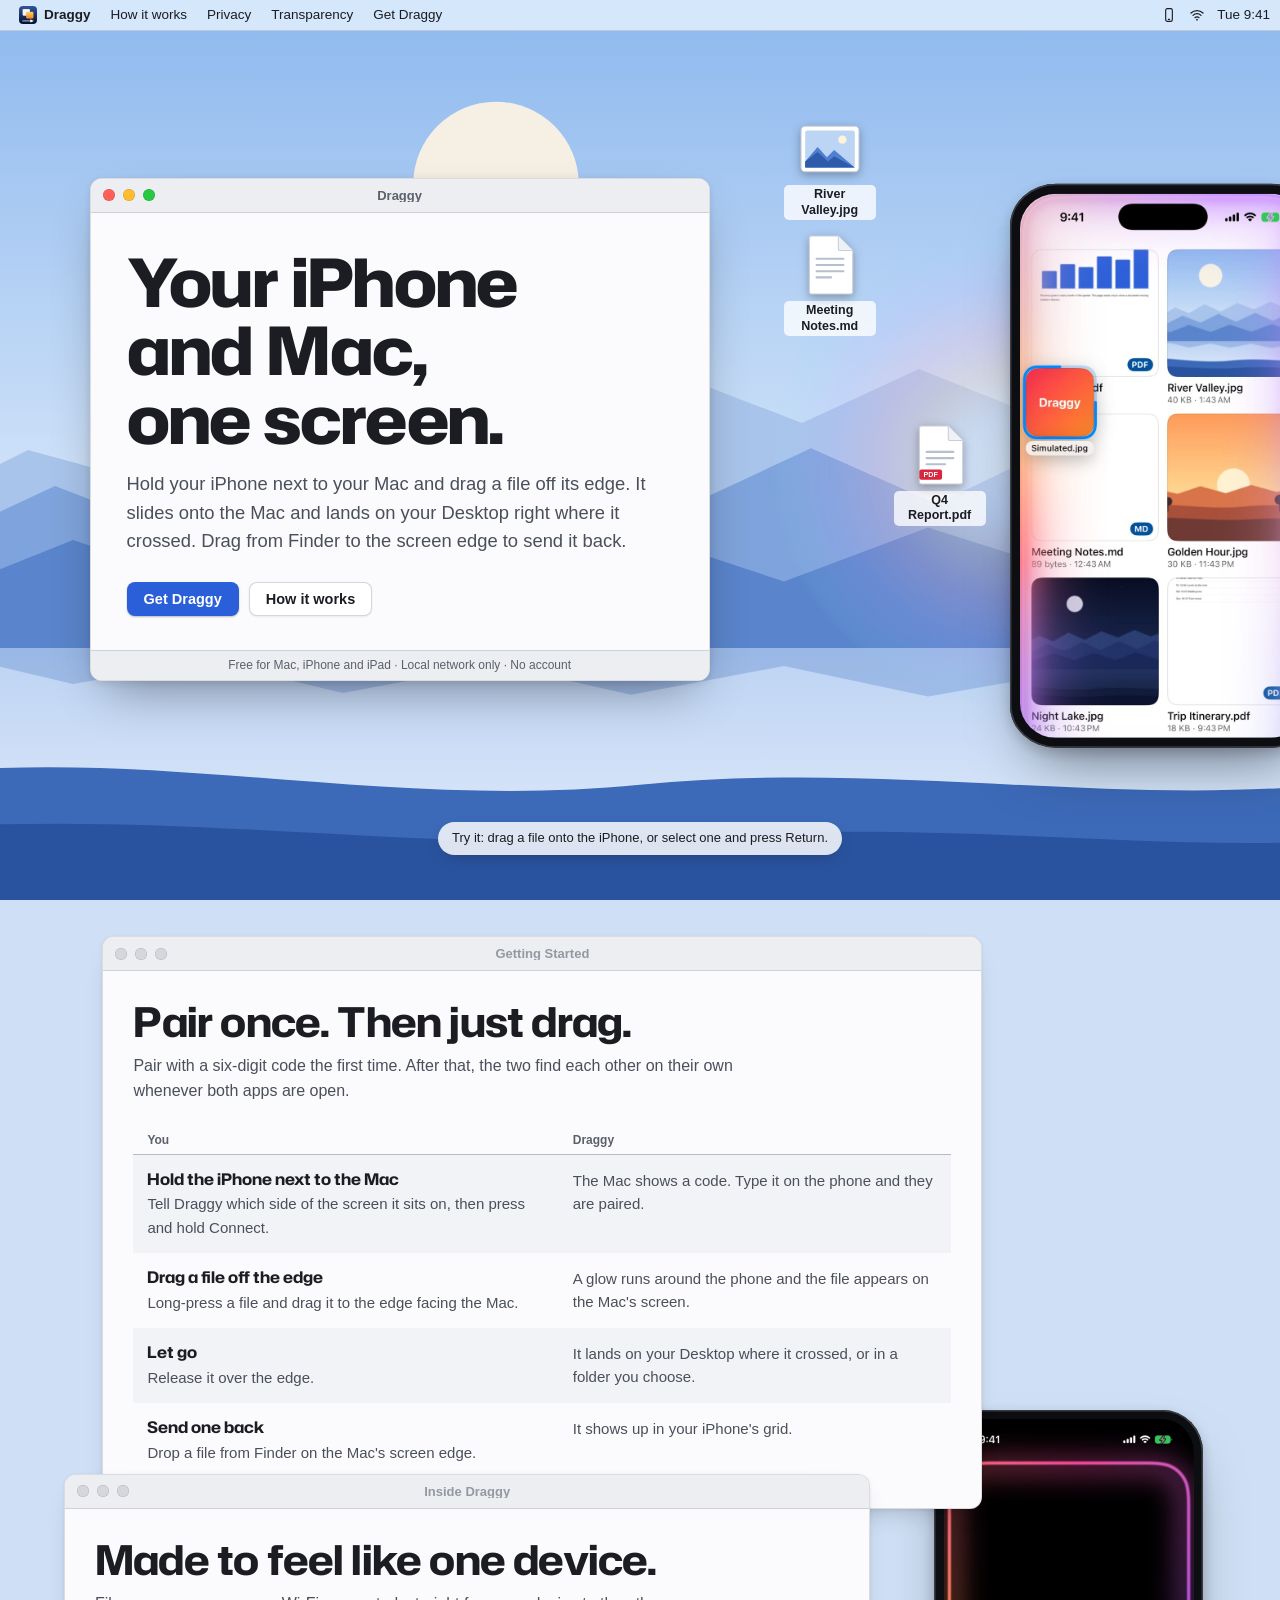
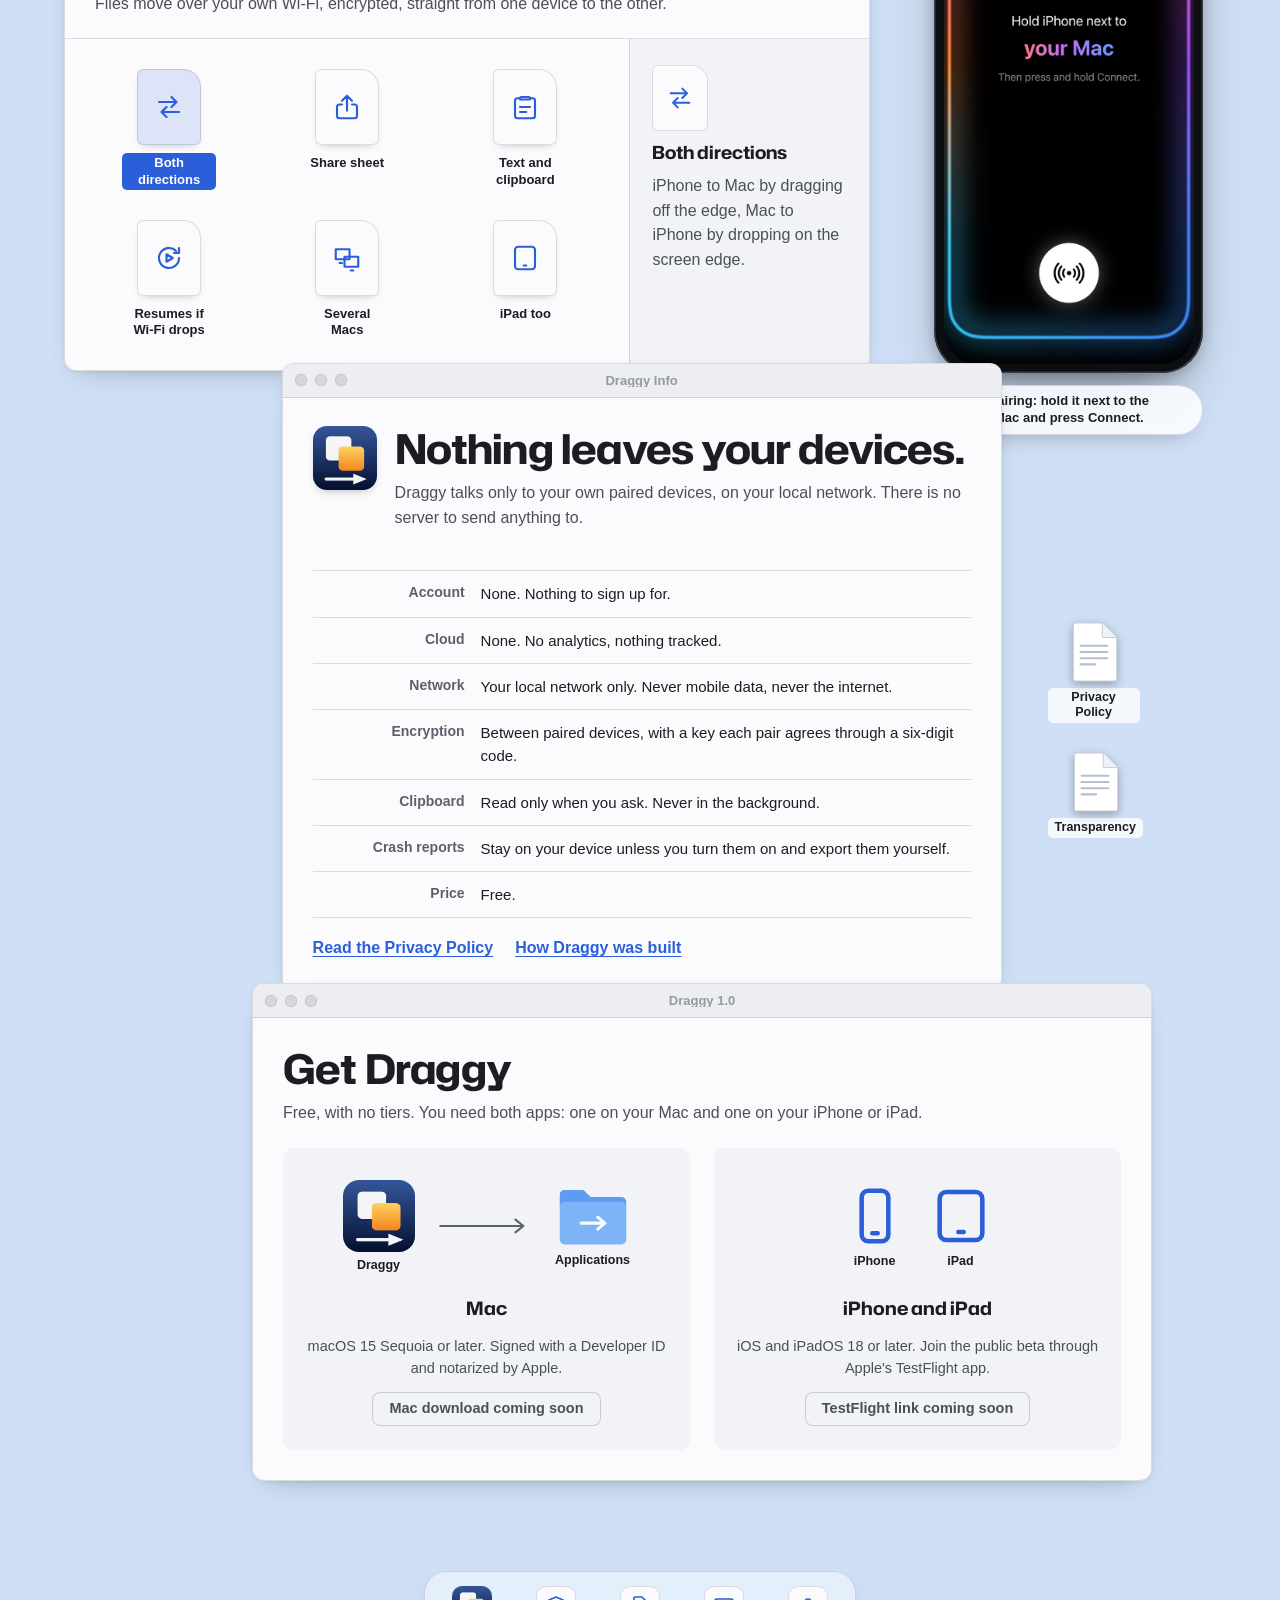
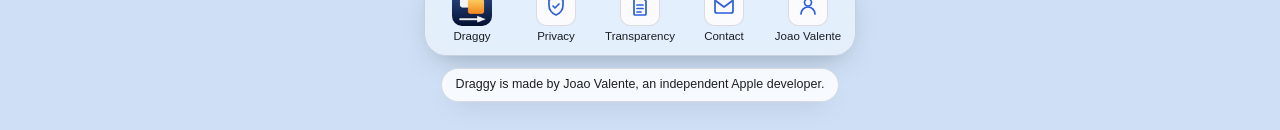
==== index.html @ fdbd55ca "Publish Draggy site from bdbf0c8" ====
<!doctype html>
<html lang="en" class="no-js">
<head>
  <meta charset="utf-8">
  <meta name="viewport" content="width=device-width, initial-scale=1, viewport-fit=cover">
  <title>Draggy – iPhone to Mac, by dragging</title>
  <meta name="description" content="Drag a file off the edge of your iPhone or iPad and it lands on your Mac's Desktop, and back. Free, local network only, no account.">
  <meta name="theme-color" content="#d9e8fa" media="(prefers-color-scheme: light)">
  <meta name="theme-color" content="#0b1330" media="(prefers-color-scheme: dark)">
  <link rel="icon" href="assets/favicon.png">
  <link rel="preload" href="fonts/HubotSans-Variable.woff2" as="font" type="font/woff2" crossorigin>
  <link rel="stylesheet" href="style.css">
  <script>document.documentElement.classList.replace("no-js", "js")</script>
</head>
<body class="home">
  <svg width="0" height="0" class="sprite" aria-hidden="true" focusable="false">
    <defs>
      <symbol id="i-doc" viewBox="0 0 48 60"><path d="M6 2h26l14 14v40a2 2 0 0 1-2 2H6a2 2 0 0 1-2-2V4a2 2 0 0 1 2-2Z" fill="#fff" stroke="#c9ced8"/><path d="M32 2v12a2 2 0 0 0 2 2h12" fill="#eef1f6" stroke="#c9ced8"/><path d="M11 27h26M11 33h26M11 39h18" stroke="#b7bfcd" stroke-width="2" stroke-linecap="round"/><rect x="4" y="44" width="22" height="10" rx="2" fill="#d7263d"/><text x="15" y="51.6" text-anchor="middle" font-family="-apple-system,Helvetica,Arial" font-size="7" font-weight="700" fill="#fff">PDF</text></symbol>
      <symbol id="i-photo" viewBox="0 0 60 48"><rect x="2" y="2" width="56" height="44" rx="4" fill="#fff" stroke="#c9ced8"/><rect x="6" y="6" width="48" height="36" rx="2" fill="#bcd5f5"/><circle cx="42" cy="15" r="4" fill="#fff4d8"/><path d="M6 36 18 22l9 10 7-7 20 17H6Z" fill="#4f7fd0"/><path d="M6 42v-6l12-9 10 9 6-5 20 11Z" fill="#2f5bab"/></symbol>
      <symbol id="i-text" viewBox="0 0 48 60"><path d="M6 2h26l14 14v40a2 2 0 0 1-2 2H6a2 2 0 0 1-2-2V4a2 2 0 0 1 2-2Z" fill="#fff" stroke="#c9ced8"/><path d="M32 2v12a2 2 0 0 0 2 2h12" fill="#eef1f6" stroke="#c9ced8"/><path d="M11 24h26M11 30h26M11 36h26M11 42h14" stroke="#b7bfcd" stroke-width="2" stroke-linecap="round"/></symbol>
      <symbol id="i-folder" viewBox="0 0 64 52"><path d="M4 8a4 4 0 0 1 4-4h16l6 6h26a4 4 0 0 1 4 4v4H4Z" fill="#5d9cf0"/><rect x="4" y="14" width="56" height="36" rx="4" fill="#7db3f7"/><path d="M22 32h20m0 0-6-5m6 5-6 5" stroke="#fff" stroke-width="2.6" stroke-linecap="round" stroke-linejoin="round" opacity=".95"/></symbol>
      <symbol id="g-arrows" viewBox="0 0 24 24"><path d="M4 8h14m0 0-4-4m4 4-4 4M20 16H6m0 0 4-4m-4 4 4 4" fill="none" stroke="currentColor" stroke-width="1.7" stroke-linecap="round" stroke-linejoin="round"/></symbol>
      <symbol id="g-share" viewBox="0 0 24 24"><path d="M12 15V3m0 0L8 7m4-4 4 4M8 10H6a2 2 0 0 0-2 2v7a2 2 0 0 0 2 2h12a2 2 0 0 0 2-2v-7a2 2 0 0 0-2-2h-2" fill="none" stroke="currentColor" stroke-width="1.7" stroke-linecap="round" stroke-linejoin="round"/></symbol>
      <symbol id="g-clip" viewBox="0 0 24 24"><path d="M9 4h6m-6 0a1 1 0 0 0-1 1v1h8V5a1 1 0 0 0-1-1M8 5H6a2 2 0 0 0-2 2v12a2 2 0 0 0 2 2h12a2 2 0 0 0 2-2V7a2 2 0 0 0-2-2h-2M8 12h8M8 16h5" fill="none" stroke="currentColor" stroke-width="1.7" stroke-linecap="round" stroke-linejoin="round"/></symbol>
      <symbol id="g-resume" viewBox="0 0 24 24"><path d="M20 12a8 8 0 1 1-2.34-5.66M20 4v4h-4M10 9v6l5-3Z" fill="none" stroke="currentColor" stroke-width="1.7" stroke-linecap="round" stroke-linejoin="round"/></symbol>
      <symbol id="g-macs" viewBox="0 0 24 24"><path d="M3 5h11v8H3zM10 11h11v8H10zM6 16h2M15 22h2" fill="none" stroke="currentColor" stroke-width="1.7" stroke-linecap="round" stroke-linejoin="round"/></symbol>
      <symbol id="g-ipad" viewBox="0 0 24 24"><rect x="4" y="3" width="16" height="18" rx="2.5" fill="none" stroke="currentColor" stroke-width="1.7"/><path d="M11 18h2" stroke="currentColor" stroke-width="1.7" stroke-linecap="round"/></symbol>
      <symbol id="g-phone" viewBox="0 0 24 24"><rect x="7" y="2.5" width="10" height="19" rx="2.5" fill="none" stroke="currentColor" stroke-width="1.7"/><path d="M11 18.5h2" stroke="currentColor" stroke-width="1.7" stroke-linecap="round"/></symbol>
      <symbol id="g-wifi" viewBox="0 0 24 24"><path d="M3 9a13 13 0 0 1 18 0M6 12.5a8.5 8.5 0 0 1 12 0M9 16a4 4 0 0 1 6 0" fill="none" stroke="currentColor" stroke-width="1.9" stroke-linecap="round"/><circle cx="12" cy="19" r="1.3" fill="currentColor"/></symbol>
      <symbol id="g-shield" viewBox="0 0 24 24"><path d="M12 3 5 6v5c0 4.5 3 8.3 7 10 4-1.7 7-5.5 7-10V6Z" fill="none" stroke="currentColor" stroke-width="1.7" stroke-linejoin="round"/><path d="m9 12 2 2 4-4" fill="none" stroke="currentColor" stroke-width="1.7" stroke-linecap="round" stroke-linejoin="round"/></symbol>
      <symbol id="g-page" viewBox="0 0 24 24"><path d="M7 3h7l4 4v13a1 1 0 0 1-1 1H7a1 1 0 0 1-1-1V4a1 1 0 0 1 1-1Z" fill="none" stroke="currentColor" stroke-width="1.7" stroke-linejoin="round"/><path d="M9 11h6M9 14.5h6M9 18h4" fill="none" stroke="currentColor" stroke-width="1.7" stroke-linecap="round"/></symbol>
      <symbol id="g-mail" viewBox="0 0 24 24"><rect x="3" y="5" width="18" height="14" rx="2" fill="none" stroke="currentColor" stroke-width="1.7"/><path d="m4 7 8 6 8-6" fill="none" stroke="currentColor" stroke-width="1.7" stroke-linecap="round" stroke-linejoin="round"/></symbol>
      <symbol id="g-person" viewBox="0 0 24 24"><circle cx="12" cy="8.5" r="3.5" fill="none" stroke="currentColor" stroke-width="1.7"/><path d="M5 20a7 7 0 0 1 14 0" fill="none" stroke="currentColor" stroke-width="1.7" stroke-linecap="round"/></symbol>
    </defs>
  </svg>

  <a class="skip" href="#main">Skip to content</a>

  <header class="menubar">
    <nav class="menubar-inner" aria-label="Site">
      <a class="menu-app" href="./"><img src="assets/icon.png" alt="" width="18" height="18">Draggy</a>
      <a class="menu-item hide-sm" href="#how">How it works</a>
      <a class="menu-item hide-sm" href="#privacy">Privacy</a>
      <a class="menu-item hide-sm" href="transparency.html">Transparency</a>
      <a class="menu-item" href="#get">Get Draggy</a>
      <span class="menu-status" aria-hidden="true">
        <svg class="status-glyph"><use href="#g-phone"/></svg>
        <svg class="status-glyph"><use href="#g-wifi"/></svg>
        <span class="clock">Tue 9:41</span>
      </span>
    </nav>
  </header>

  <main id="main">
    <section class="desk" aria-labelledby="hero-title">
      <div class="window hero-window">
        <div class="titlebar" aria-hidden="true">
          <span class="lights"><i></i><i></i><i></i></span>
          <span class="title">Draggy</span>
        </div>
        <div class="window-body hero-body">
          <h1 id="hero-title">Your iPhone and Mac, one&nbsp;screen.</h1>
          <p class="lede">Hold your iPhone next to your Mac and drag a file off its edge. It slides onto the Mac and lands on your Desktop right where it crossed. Drag from Finder to the screen edge to send it back.</p>
          <div class="actions">
            <a class="push default" href="#get">Get Draggy</a>
            <a class="push" href="#how">How it works</a>
          </div>
        </div>
        <div class="statusbar">Free for Mac, iPhone and iPad · Local network only · No account</div>
      </div>

      <div class="desk-icons" id="desk-icons" role="group" aria-label="Desktop files you can drag onto the iPhone">
        <button class="desk-icon in-column first" type="button" data-name="River Valley.jpg">
          <svg class="icon-art wide" viewBox="0 0 60 48" aria-hidden="true"><use href="#i-photo"/></svg>
          <span class="label">River Valley.jpg</span>
        </button>
        <button class="desk-icon in-column second" type="button" data-name="Meeting Notes.md">
          <svg class="icon-art" viewBox="0 0 48 60" aria-hidden="true"><use href="#i-text"/></svg>
          <span class="label">Meeting Notes.md</span>
        </button>
        <button class="desk-icon at-seam arriving" type="button" data-name="Q4 Report.pdf">
          <svg class="icon-art" viewBox="0 0 48 60" aria-hidden="true"><use href="#i-doc"/></svg>
          <span class="label">Q4 Report.pdf</span>
        </button>
      </div>

      <figure class="docked-phone" id="phone">
        <div class="phone-frame">
          <img src="assets/receiving.jpg" width="700" height="1329" alt="Draggy on iPhone: a grid of files with a rainbow glow around the screen as an incoming file slides in.">
          <span class="phone-glow" aria-hidden="true"></span>
        </div>
      </figure>
      <span class="bloom rest" id="bloom" aria-hidden="true"></span>

      <p class="desk-hint" aria-live="polite"><span id="hint-text">Try it: drag a file onto the iPhone, or select one and press Return.</span></p>
    </section>

    <section class="sheet" id="how" aria-labelledby="how-title">
      <div class="window list-window">
        <div class="titlebar" aria-hidden="true">
          <span class="lights"><i></i><i></i><i></i></span>
          <span class="title">Getting Started</span>
        </div>
        <div class="window-body">
          <h2 id="how-title">Pair once. Then just drag.</h2>
          <p class="sub">Pair with a six-digit code the first time. After that, the two find each other on their own whenever both apps are open.</p>
          <table class="listview">
            <thead><tr><th scope="col">You</th><th scope="col">Draggy</th></tr></thead>
            <tbody>
              <tr><th scope="row"><span class="step">Hold the iPhone next to the Mac</span>Tell Draggy which side of the screen it sits on, then press and hold Connect.</th><td>The Mac shows a code. Type it on the phone and they are paired.</td></tr>
              <tr><th scope="row"><span class="step">Drag a file off the edge</span>Long-press a file and drag it to the edge facing the Mac.</th><td>A glow runs around the phone and the file appears on the Mac's screen.</td></tr>
              <tr><th scope="row"><span class="step">Let go</span>Release it over the edge.</th><td>It lands on your Desktop where it crossed, or in a folder you choose.</td></tr>
              <tr><th scope="row"><span class="step">Send one back</span>Drop a file from Finder on the Mac's screen edge.</th><td>It shows up in your iPhone's grid.</td></tr>
            </tbody>
          </table>
        </div>
      </div>
    </section>

    <section class="sheet split" aria-labelledby="features-title">
      <div class="window icon-window">
        <div class="titlebar" aria-hidden="true">
          <span class="lights"><i></i><i></i><i></i></span>
          <span class="title">Inside Draggy</span>
        </div>
        <div class="window-body">
          <h2 id="features-title">Made to feel like one device.</h2>
          <p class="sub">Files move over your own Wi-Fi, encrypted, straight from one device to the other.</p>
          <div class="finder-split">
            <ul class="iconview" aria-label="Features">
              <li><button class="file" type="button" aria-pressed="true"><span class="file-tile" aria-hidden="true"><svg viewBox="0 0 24 24"><use href="#g-arrows"/></svg></span><span class="file-name">Both directions</span><span class="file-desc">iPhone to Mac by dragging off the edge, Mac to iPhone by dropping on the screen edge.</span></button></li>
              <li><button class="file" type="button" aria-pressed="false"><span class="file-tile" aria-hidden="true"><svg viewBox="0 0 24 24"><use href="#g-share"/></svg></span><span class="file-name">Share sheet</span><span class="file-desc">Share photos, files, links or text from any app straight into Draggy.</span></button></li>
              <li><button class="file" type="button" aria-pressed="false"><span class="file-tile" aria-hidden="true"><svg viewBox="0 0 24 24"><use href="#g-clip"/></svg></span><span class="file-name">Text and clipboard</span><span class="file-desc">Drop text on the edge, or send your iPhone's clipboard to the Mac's.</span></button></li>
              <li><button class="file" type="button" aria-pressed="false"><span class="file-tile" aria-hidden="true"><svg viewBox="0 0 24 24"><use href="#g-resume"/></svg></span><span class="file-name">Resumes if Wi-Fi drops</span><span class="file-desc">An interrupted transfer picks up where it stopped once the link is back.</span></button></li>
              <li><button class="file" type="button" aria-pressed="false"><span class="file-tile" aria-hidden="true"><svg viewBox="0 0 24 24"><use href="#g-macs"/></svg></span><span class="file-name">Several Macs</span><span class="file-desc">Pair with more than one Mac and choose which gets your files.</span></button></li>
              <li><button class="file" type="button" aria-pressed="false"><span class="file-tile" aria-hidden="true"><svg viewBox="0 0 24 24"><use href="#g-ipad"/></svg></span><span class="file-name">iPad too</span><span class="file-desc">The same app on iPad, with a grid that uses the whole screen.</span></button></li>
            </ul>
            <aside class="quicklook" aria-live="polite">
              <span class="ql-tile" aria-hidden="true"><svg viewBox="0 0 24 24"><use href="#g-arrows"/></svg></span>
              <strong class="ql-title">Both directions</strong>
              <p class="ql-desc">iPhone to Mac by dragging off the edge, Mac to iPhone by dropping on the screen edge.</p>
            </aside>
          </div>
        </div>
      </div>
      <figure class="phone-still">
        <div class="phone-frame">
          <img src="assets/pairing.jpg" width="700" height="1520" alt="Draggy's pairing screen on iPhone: a glowing rainbow border around the text 'Hold iPhone next to your Mac' and a round Connect button.">
        </div>
        <figcaption class="plate">Pairing: hold it next to the Mac and press&nbsp;Connect.</figcaption>
      </figure>
    </section>

    <section class="sheet" id="privacy" aria-labelledby="privacy-title">
      <div class="window info-window">
        <div class="titlebar" aria-hidden="true">
          <span class="lights"><i></i><i></i><i></i></span>
          <span class="title">Draggy Info</span>
        </div>
        <div class="window-body">
          <div class="info-head">
            <img src="assets/icon.png" alt="" width="64" height="64">
            <div>
              <h2 id="privacy-title">Nothing leaves your devices.</h2>
              <p class="sub">Draggy talks only to your own paired devices, on your local network. There is no server to send anything to.</p>
            </div>
          </div>
          <dl class="info-rows">
            <div><dt>Account</dt><dd>None. Nothing to sign up for.</dd></div>
            <div><dt>Cloud</dt><dd>None. No analytics, nothing tracked.</dd></div>
            <div><dt>Network</dt><dd>Your local network only. Never mobile data, never the internet.</dd></div>
            <div><dt>Encryption</dt><dd>Between paired devices, with a key each pair agrees through a six-digit code.</dd></div>
            <div><dt>Clipboard</dt><dd>Read only when you ask. Never in the background.</dd></div>
            <div><dt>Crash reports</dt><dd>Stay on your device unless you turn them on and export them yourself.</dd></div>
            <div><dt>Price</dt><dd>Free.</dd></div>
          </dl>
          <p class="info-links"><a href="privacy.html">Read the Privacy Policy</a><a href="transparency.html">How Draggy was built</a></p>
        </div>
      </div>
      <div class="desk-docs" aria-label="Documents">
        <a class="desk-icon as-link" href="privacy.html"><svg class="icon-art" viewBox="0 0 48 60" aria-hidden="true"><use href="#i-text"/></svg><span class="label">Privacy Policy</span></a>
        <a class="desk-icon as-link" href="transparency.html"><svg class="icon-art" viewBox="0 0 48 60" aria-hidden="true"><use href="#i-text"/></svg><span class="label">Transparency</span></a>
      </div>
    </section>

    <section class="sheet get" id="get" aria-labelledby="get-title">
      <div class="window volume-window">
        <div class="titlebar" aria-hidden="true">
          <span class="lights"><i></i><i></i><i></i></span>
          <span class="title">Draggy 1.0</span>
        </div>
        <div class="window-body">
          <h2 id="get-title">Get Draggy</h2>
          <p class="sub">Free, with no tiers. You need both apps: one on your Mac and one on your iPhone or iPad.</p>
          <div class="get-row">
            <div class="get-col">
              <div class="dmg-stage" aria-hidden="true">
                <span class="dmg-item"><img src="assets/icon.png" alt="" width="72" height="72"><span>Draggy</span></span>
                <svg class="dmg-arrow" viewBox="0 0 120 24"><path d="M4 12h104m0 0-10-8m10 8-10 8" fill="none" stroke="currentColor" stroke-width="2.5" stroke-linecap="round" stroke-linejoin="round"/></svg>
                <span class="dmg-item"><svg class="folder" viewBox="0 0 64 52"><use href="#i-folder"/></svg><span>Applications</span></span>
              </div>
              <h3>Mac</h3>
              <p class="req">macOS 15 Sequoia or later. Signed with a Developer ID and notarized by Apple.</p>
              <a class="push" id="mac-download" href="#get" aria-disabled="true">Mac download coming soon</a>
            </div>
            <div class="get-col">
              <div class="dmg-stage" aria-hidden="true">
                <span class="dmg-item"><svg class="glyph-tile" viewBox="0 0 24 24"><use href="#g-phone"/></svg><span>iPhone</span></span>
                <span class="dmg-item"><svg class="glyph-tile" viewBox="0 0 24 24"><use href="#g-ipad"/></svg><span>iPad</span></span>
              </div>
              <h3>iPhone and iPad</h3>
              <p class="req">iOS and iPadOS 18 or later. Join the public beta through Apple's TestFlight app.</p>
              <a class="push" id="testflight" href="#get" aria-disabled="true">TestFlight link coming soon</a>
            </div>
          </div>
        </div>
      </div>
    </section>
  </main>

  <footer class="dock-wrap">
    <nav class="dock" aria-label="More">
      <a href="./" class="dock-item"><img src="assets/icon.png" alt="" width="40" height="40"><span>Draggy</span></a>
      <a href="privacy.html" class="dock-item"><svg aria-hidden="true"><use href="#g-shield"/></svg><span>Privacy</span></a>
      <a href="transparency.html" class="dock-item"><svg aria-hidden="true"><use href="#g-page"/></svg><span>Transparency</span></a>
      <a href="mailto:joao.valente@outlook.com" class="dock-item"><svg aria-hidden="true"><use href="#g-mail"/></svg><span>Contact</span></a>
      <a href="https://portfolio.ovalente.online" class="dock-item"><svg aria-hidden="true"><use href="#g-person"/></svg><span>Joao Valente</span></a>
    </nav>
    <p class="made plate">Draggy is made by Joao Valente, an independent Apple developer.</p>
  </footer>

  <script src="desktop.js" defer></script>
</body>
</html>
---- style.css ----
/* Draggy site: the page is a Mac Desktop. Windows float over an authored wallpaper; the menu bar is the nav. */

@font-face {
  font-family: "Hubot Sans";
  src: url("fonts/HubotSans-Variable.woff2") format("woff2");
  font-weight: 200 900;
  font-stretch: 75% 125%;
  font-display: swap;
}

:root {
  --ui: -apple-system, BlinkMacSystemFont, "SF Pro Text", "Helvetica Neue", "Segoe UI", Roboto, sans-serif;
  --display: "Hubot Sans", var(--ui);

  --wallpaper: url("assets/wallpaper-day.svg");
  --desk-fallback: #cfe0f6;
  --menubar: rgba(246, 248, 252, 0.72);
  --menubar-text: #1b1d22;
  --window: #fbfbfd;
  --window-line: rgba(25, 30, 45, 0.14);
  --titlebar: #eceef2;
  --title-text: #5b606b;
  --text: #1b1d22;
  --text-2: #4a4f5a;
  --label-bg: rgba(255, 255, 255, 0.78);
  --label-text: #1b1d22;
  --select: #2b5fd9;
  --select-fill: #2b5fd9;
  --select-soft: rgba(43, 95, 217, 0.14);
  --row: #f1f3f7;
  --push: #ffffff;
  --push-line: rgba(25, 30, 45, 0.18);
  --dock: rgba(246, 248, 252, 0.6);
  --hint: rgba(255, 255, 255, 0.84);
  --inactive-light: #d5d7dc;
  --shadow-window: 0 22px 48px -18px rgba(0, 0, 0, 0.42), 0 2px 8px rgba(0, 0, 0, 0.1);
  --shadow-inactive: 0 12px 28px -16px rgba(0, 0, 0, 0.3), 0 1px 4px rgba(0, 0, 0, 0.08);
  --shadow-phone: 0 30px 60px -24px rgba(0, 0, 0, 0.55), 0 4px 14px rgba(0, 0, 0, 0.18);
  --radius-window: 12px;

  /* The docked iPhone and the seam where it meets the Desktop. */
  --phone-w: clamp(260px, 24vw, 340px);
  --phone-shown: calc(var(--phone-w) * 0.88);
  color-scheme: light dark;
}

@media (prefers-color-scheme: dark) {
  :root:not([data-theme="light"]) {
    --wallpaper: url("assets/wallpaper-night.svg");
    --desk-fallback: #111a36;
    --menubar: rgba(22, 26, 42, 0.62);
    --menubar-text: #eef0f6;
    --window: #1e1f24;
    --window-line: rgba(255, 255, 255, 0.12);
    --titlebar: #2a2b31;
    --title-text: #a4a8b4;
    --text: #f1f2f6;
    --text-2: #b9bdc8;
    --label-bg: rgba(12, 16, 32, 0.62);
    --label-text: #ffffff;
    --select: #7da2ff;
    --select-fill: #2f5fd6;
    --select-soft: rgba(76, 125, 255, 0.2);
    --row: #26272d;
    --push: #3a3b42;
    --push-line: rgba(255, 255, 255, 0.14);
    --dock: rgba(32, 36, 54, 0.55);
    --hint: rgba(30, 33, 46, 0.84);
    --inactive-light: #4a4c55;
    --shadow-window: 0 24px 52px -18px rgba(0, 0, 0, 0.7), 0 2px 8px rgba(0, 0, 0, 0.35);
    --shadow-inactive: 0 14px 30px -16px rgba(0, 0, 0, 0.6), 0 1px 4px rgba(0, 0, 0, 0.3);
  }
}
:root[data-theme="dark"] {
  --wallpaper: url("assets/wallpaper-night.svg");
  --desk-fallback: #111a36;
  --menubar: rgba(22, 26, 42, 0.62);
  --menubar-text: #eef0f6;
  --window: #1e1f24;
  --window-line: rgba(255, 255, 255, 0.12);
  --titlebar: #2a2b31;
  --title-text: #a4a8b4;
  --text: #f1f2f6;
  --text-2: #b9bdc8;
  --label-bg: rgba(12, 16, 32, 0.62);
  --label-text: #ffffff;
  --select: #7da2ff;
  --select-fill: #2f5fd6;
  --select-soft: rgba(76, 125, 255, 0.2);
  --row: #26272d;
  --push: #3a3b42;
  --push-line: rgba(255, 255, 255, 0.14);
  --dock: rgba(32, 36, 54, 0.55);
  --hint: rgba(30, 33, 46, 0.84);
  --inactive-light: #4a4c55;
  --shadow-window: 0 24px 52px -18px rgba(0, 0, 0, 0.7), 0 2px 8px rgba(0, 0, 0, 0.35);
  --shadow-inactive: 0 14px 30px -16px rgba(0, 0, 0, 0.6), 0 1px 4px rgba(0, 0, 0, 0.3);
}

* { box-sizing: border-box; }
html { -webkit-text-size-adjust: 100%; scroll-behavior: smooth; scroll-padding-top: 40px; }
body {
  margin: 0;
  min-height: 100vh;
  color: var(--text);
  background: var(--desk-fallback);
  font: 16px/1.55 var(--ui);
  -webkit-font-smoothing: antialiased;
}
/* The wallpaper stays put behind every window, like a real Desktop. A fixed layer rather than
   background-attachment: fixed, which iOS ignores. */
body::before {
  content: ""; position: fixed; inset: 0; z-index: -1;
  background: var(--desk-fallback) var(--wallpaper) center bottom / cover no-repeat;
}
img, svg { display: block; }
img { max-width: 100%; height: auto; }
a { color: var(--select); text-underline-offset: 3px; text-decoration-thickness: 1px; }
::selection { background: var(--select-fill); color: #fff; }
:focus-visible { outline: 3px solid color-mix(in srgb, var(--select) 70%, transparent); outline-offset: 2px; border-radius: 6px; }
.sprite { position: absolute; }
.skip { position: absolute; left: -999px; top: 6px; z-index: 50; background: var(--window); color: var(--text); padding: 8px 12px; border-radius: 8px; }
.skip:focus { left: 8px; }

/* Menu bar: the site navigation in the macOS menu bar's grammar. */
.menubar {
  position: sticky; top: 0; z-index: 20;
  background: var(--menubar);
  backdrop-filter: saturate(1.6) blur(18px);
  -webkit-backdrop-filter: saturate(1.6) blur(18px);
  border-bottom: 1px solid var(--window-line);
}
.menubar-inner { display: flex; align-items: center; gap: 2px; height: 30px; padding: 0 10px; font: 500 13.5px/1 var(--ui); }
.menubar a { color: var(--menubar-text); text-decoration: none; padding: 6px 9px; border-radius: 5px; white-space: nowrap; }
.menubar a:hover { background: var(--select-fill); color: #fff; }
.menu-app { display: inline-flex; align-items: center; gap: 7px; font-weight: 700; }
.menu-app img { width: 18px; height: 18px; border-radius: 4px; }
.menu-status { margin-left: auto; display: inline-flex; align-items: center; gap: 12px; color: var(--menubar-text); font-variant-numeric: tabular-nums; }
.status-glyph { width: 16px; height: 16px; }

/* Windows. The key window has colored traffic lights; the others go grey, as on a real Mac. */
.window {
  background: var(--window);
  border: 1px solid var(--window-line);
  border-radius: var(--radius-window);
  box-shadow: var(--shadow-window);
  overflow: hidden;
  position: relative;
  transition: box-shadow 0.3s ease-out;
  z-index: 2;
}
.window.inactive { z-index: 1; }
/* Keyboard focus raises its window, so a focused link is never under another window. */
.window:focus-within { z-index: 3; }
.titlebar {
  position: relative; display: flex; align-items: center; justify-content: center;
  height: 34px; padding: 0 76px; background: var(--titlebar); border-bottom: 1px solid var(--window-line);
}
.lights { position: absolute; left: 12px; display: flex; gap: 8px; }
.lights i { width: 12px; height: 12px; border-radius: 50%; background: #ff5f57; box-shadow: inset 0 0 0 0.5px rgba(0, 0, 0, 0.18); transition: background 0.2s; }
.lights i:nth-child(2) { background: #febc2e; }
.lights i:nth-child(3) { background: #28c840; }
.title { font: 600 13px/1 var(--ui); color: var(--title-text); white-space: nowrap; overflow: hidden; text-overflow: ellipsis; }
.window.inactive { box-shadow: var(--shadow-inactive); }
.window.inactive .lights i { background: var(--inactive-light); }
.window.inactive .title { opacity: 0.6; }
.window-body { padding: 28px 30px 30px; }
.statusbar {
  padding: 7px 16px; font: 12px/1.3 var(--ui); color: var(--title-text);
  background: var(--titlebar); border-top: 1px solid var(--window-line); text-align: center;
}

h1, h2, h3 { font-family: var(--display); color: var(--text); text-wrap: balance; margin: 0; word-spacing: 0.05em; }
h1 { font-size: clamp(2.6rem, 5.2vw, 4.4rem); font-weight: 760; letter-spacing: -0.025em; line-height: 1.03; margin-bottom: 18px; }
h2 { font-size: clamp(1.8rem, 3.2vw, 2.6rem); font-weight: 700; letter-spacing: -0.02em; line-height: 1.1; margin-bottom: 10px; }
h3 { font-size: 1.15rem; font-weight: 680; letter-spacing: -0.01em; }
.lede { font-size: 1.15rem; line-height: 1.55; color: var(--text-2); margin: 0 0 26px; max-width: 34em; }
.sub { color: var(--text-2); margin: 0 0 22px; max-width: 42em; }

/* Push buttons, in the macOS dialog grammar: the default one is blue. */
.actions { display: flex; flex-wrap: wrap; gap: 10px; }
.push {
  display: inline-flex; align-items: center; justify-content: center; min-height: 34px;
  padding: 0 16px; border-radius: 8px; font: 600 14.5px/1 var(--ui); text-decoration: none;
  color: var(--text); background: var(--push); border: 1px solid var(--push-line);
  box-shadow: 0 1px 2px rgba(0, 0, 0, 0.08);
  transition: transform 0.15s cubic-bezier(0.2, 0.8, 0.2, 1), filter 0.15s;
}
.push:hover { filter: brightness(0.97); }
.push:active { transform: translateY(1px); }
.push.default { background: var(--select-fill); color: #fff; border-color: transparent; box-shadow: 0 1px 2px rgba(0, 0, 0, 0.25); }
/* Disabled reads as information, not as a faded button: solid neutral fill, full-contrast text. */
.push[aria-disabled="true"] { background: var(--row); color: var(--text-2); border-color: var(--push-line); box-shadow: none; pointer-events: none; }

/* The first viewport: the Desktop itself. */
.desk {
  position: relative; overflow: hidden;
  min-height: calc(100svh - 31px);
  display: grid; align-content: center;
  padding: 7vh clamp(16px, 7vw, 110px) 15vh;
}
.hero-window { width: min(620px, 100%); position: relative; z-index: 3; }
.hero-body { padding: 34px 36px 34px; }

.desk-icons { position: static; }
.desk-icon {
  appearance: none; background: none; border: 0; padding: 6px 6px 4px; margin: 0;
  display: grid; justify-items: center; gap: 5px; width: 104px;
  cursor: grab; touch-action: none; border-radius: 8px; color: inherit; text-decoration: none;
  transition: transform 0.35s cubic-bezier(0.16, 1, 0.3, 1), opacity 0.3s;
}
.desk-icon.as-link { cursor: pointer; touch-action: auto; }
.desk-icon:active { cursor: grabbing; }
.desk-icon.as-link:active { cursor: pointer; }
.desk .desk-icon { position: absolute; z-index: 4; }
.desk-icon.in-column { right: calc(var(--phone-shown) + clamp(110px, 10vw, 170px)); }
.desk-icon.in-column.first { top: 9vh; }
.desk-icon.in-column.second { top: calc(9vh + 116px); }
/* The file that just crossed: right at the seam, in the bloom's resting light. */
.desk-icon.at-seam { right: calc(var(--phone-shown) + 18px); top: calc(50% - 48px); }
.icon-art { width: 50px; height: 62px; filter: drop-shadow(0 3px 5px rgba(0, 0, 0, 0.3)); }
.icon-art.wide { width: 62px; height: 50px; margin: 6px 0; }
.label {
  font: 600 12.5px/1.25 var(--ui); color: var(--label-text); background: var(--label-bg);
  padding: 2px 7px; border-radius: 5px; text-align: center; max-width: 100%;
}
.desk-icon:focus-visible { outline: none; }
.desk-icon:focus-visible .label, .desk-icon.selected .label { background: var(--select-fill); color: #fff; }
.desk-icon:focus-visible .icon-art, .desk-icon.selected .icon-art { filter: drop-shadow(0 3px 5px rgba(0, 0, 0, 0.3)) brightness(0.88); }
.desk-icon.dragging { transition: none; z-index: 10; cursor: grabbing; }
.desk-icon.sent { opacity: 0; transform: var(--sent-to, translateX(160px)) scale(0.3); pointer-events: none; }
.desk-icon.arriving { animation: arrive 1.15s cubic-bezier(0.16, 1, 0.3, 1) 0.5s both; }
@keyframes arrive {
  from { transform: translate(var(--from-x, 120px), var(--from-y, 0)) scale(0.55); opacity: 0; filter: blur(2px); }
  35% { opacity: 1; filter: blur(0); }
  to { transform: none; opacity: 1; }
}

/* The iPhone, docked against the right edge of the screen like it sits beside the Mac. */
.docked-phone {
  position: absolute; z-index: 2; margin: 0;
  right: calc((var(--phone-w) - var(--phone-shown)) * -1);
  top: 50%; transform: translateY(-50%);
  width: var(--phone-w);
}
.phone-frame {
  position: relative; border-radius: 15% / 7.5%; padding: 3.4%;
  background: #0d0e12; box-shadow: var(--shadow-phone), inset 0 0 0 1.5px #3a3c44;
}
.phone-frame img { border-radius: 12.5% / 6.4%; width: 100%; }
.phone-glow {
  position: absolute; inset: 3.4%; border-radius: 12.5% / 6.4%; pointer-events: none; opacity: 0;
  box-shadow: inset 0 0 22px 6px rgba(190, 130, 245, 0.85), inset 0 0 40px 12px rgba(255, 140, 120, 0.45);
  transition: opacity 0.6s ease-out;
}
.docked-phone.receiving .phone-glow { opacity: 1; transition-duration: 0.15s; }
.docked-phone.target .phone-frame { box-shadow: var(--shadow-phone), inset 0 0 0 1.5px #3a3c44, 0 0 0 4px var(--select-fill); }

/* The Mac's light bloom where a file crosses: white core, pastel rainbow fringe. At rest it glows softly at
   the seam, so a still frame still shows where the file came from. */
.bloom {
  position: absolute; z-index: 1; pointer-events: none;
  width: 760px; height: 760px; margin: -380px 0 0 -380px;
  left: var(--bloom-x, calc(100% - var(--phone-shown))); top: var(--bloom-y, 50%);
  border-radius: 50%; opacity: 0;
  background: radial-gradient(circle,
    rgba(255, 255, 255, 0.95) 0%, rgba(255, 255, 255, 0.8) 14%,
    rgba(255, 214, 190, 0.6) 28%, rgba(255, 178, 210, 0.42) 40%,
    rgba(196, 178, 255, 0.28) 54%, rgba(150, 220, 255, 0.14) 68%, rgba(150, 220, 255, 0) 80%);
  filter: blur(6px);
}
.bloom.rest { opacity: 0.5; transform: scale(0.62); transition: opacity 1.2s ease-out, transform 1.2s ease-out; }
.bloom.play { animation: bloom 1.6s cubic-bezier(0.16, 1, 0.3, 1) both; }
@keyframes bloom {
  from { opacity: 0; transform: scale(0.3); }
  22% { opacity: 1; }
  to { opacity: 0.5; transform: scale(0.62); }
}

.desk-hint {
  position: absolute; z-index: 5; left: 50%; bottom: 5vh; transform: translateX(-50%); margin: 0;
  padding: 8px 14px; border-radius: 999px; background: var(--hint);
  backdrop-filter: blur(14px); -webkit-backdrop-filter: blur(14px);
  font: 500 13px/1.3 var(--ui); color: var(--text); box-shadow: 0 6px 18px -8px rgba(0, 0, 0, 0.35);
  white-space: nowrap;
}

/* Text that sits straight on the Desktop gets a frosted backing, like a macOS widget. */
.plate {
  display: inline-block; max-width: 100%;
  background: var(--hint); color: var(--text); text-shadow: none;
  backdrop-filter: saturate(1.5) blur(16px); -webkit-backdrop-filter: saturate(1.5) blur(16px);
  border: 1px solid var(--window-line); border-radius: 16px;
  box-shadow: 0 10px 26px -14px rgba(0, 0, 0, 0.35);
}

/* Further down, more windows on the same Desktop: staggered left and right, overlapping, never a centred
   column of cards. */
.sheet { position: relative; padding: 4vh clamp(16px, 6vw, 96px); display: grid; max-width: 1360px; margin: 0 auto; }
.list-window { width: min(880px, 100%); justify-self: start; }
.sheet.split { grid-template-columns: minmax(0, 1fr) clamp(220px, 21vw, 290px); gap: clamp(28px, 4vw, 60px); align-items: center; margin-top: -6vh; }
.icon-window { width: min(860px, 100%); justify-self: end; z-index: 1; }
#privacy { grid-template-columns: minmax(0, 720px) auto; justify-content: start; gap: 40px; align-items: start; margin-top: -4vh; }
.get .volume-window { width: min(900px, 100%); justify-self: end; margin-top: -2vh; }

.listview { width: 100%; border-collapse: collapse; font-size: 15px; }
.listview thead th { text-align: left; font: 600 12px/1 var(--ui); color: var(--title-text); padding: 8px 14px; border-bottom: 1px solid var(--window-line); }
.listview tbody tr:nth-child(odd) { background: var(--row); }
.listview th[scope="row"], .listview td { padding: 14px; vertical-align: top; text-align: left; font-weight: 400; color: var(--text-2); }
.listview th[scope="row"] { width: 52%; }
.step { display: block; font: 680 16px/1.3 var(--display); color: var(--text); margin-bottom: 3px; }
.listview tbody tr:hover { background: var(--select-soft); }

/* Finder icon view with a Quick Look pane. */
.finder-split { display: grid; grid-template-columns: minmax(0, 1fr) 240px; border-top: 1px solid var(--window-line); margin: 0 -30px -30px; }
.iconview { list-style: none; margin: 0; padding: 22px 18px; display: grid; grid-template-columns: repeat(3, minmax(0, 1fr)); gap: 14px 6px; align-content: start; }
.file {
  appearance: none; background: none; border: 0; padding: 8px 4px; width: 100%; color: inherit; cursor: default;
  display: grid; justify-items: center; gap: 8px; border-radius: 10px; font: inherit;
}
.file-tile {
  width: 64px; height: 76px; border-radius: 6px 18px 6px 6px; display: grid; place-items: center;
  background: var(--window); border: 1px solid var(--window-line); box-shadow: 0 4px 10px -6px rgba(0, 0, 0, 0.35);
  color: var(--select);
}
.file-tile svg { width: 30px; height: 30px; }
.file-name { font: 600 13px/1.25 var(--ui); text-align: center; color: var(--text); padding: 2px 6px; border-radius: 5px; max-width: 13ch; text-wrap: balance; }
.file-desc { display: none; }
.file[aria-pressed="true"] .file-name { background: var(--select-fill); color: #fff; }
.file[aria-pressed="true"] .file-tile { background: var(--select-soft); }
.file:focus-visible { outline: none; }
.file:focus-visible .file-tile { outline: 3px solid color-mix(in srgb, var(--select) 70%, transparent); outline-offset: 2px; }
.quicklook { border-left: 1px solid var(--window-line); background: var(--row); padding: 26px 22px; display: grid; align-content: start; gap: 10px; }
.ql-tile { width: 56px; height: 66px; border-radius: 6px 16px 6px 6px; display: grid; place-items: center; background: var(--window); border: 1px solid var(--window-line); color: var(--select); }
.ql-tile svg { width: 28px; height: 28px; }
.ql-title { font: 680 18px/1.25 var(--display); color: var(--text); }
.ql-desc { margin: 0; color: var(--text-2); }
/* Without JavaScript there is no selection, so every description shows under its icon. */
.no-js .file-desc { display: block; font-size: 13.5px; color: var(--text-2); text-align: center; }
.no-js .quicklook { display: none; }
.no-js .finder-split { grid-template-columns: 1fr; }

.phone-still { margin: 0; display: grid; gap: 12px; justify-items: center; }
.phone-still figcaption { font: 600 13px/1.3 var(--ui); text-align: center; padding: 7px 12px; border-radius: 999px; text-wrap: balance; }

.info-head { display: flex; gap: 18px; align-items: flex-start; margin-bottom: 18px; }
.info-head img { width: 64px; height: 64px; border-radius: 14px; flex: none; box-shadow: 0 4px 10px -4px rgba(0, 0, 0, 0.3); }
.info-rows { margin: 0; border-top: 1px solid var(--window-line); }
.info-rows > div { display: grid; grid-template-columns: 9.5em 1fr; gap: 16px; padding: 11px 0; border-bottom: 1px solid var(--window-line); }
.info-rows dt { font-weight: 600; color: var(--title-text); text-align: right; font-size: 14px; }
.info-rows dd { margin: 0; color: var(--text); font-size: 15px; }
.info-links { display: flex; flex-wrap: wrap; gap: 8px 22px; margin: 18px 0 0; font-weight: 600; }
.desk-docs { display: grid; gap: 18px; justify-items: center; align-content: start; padding-top: 18px; }

.get-row { display: grid; grid-template-columns: repeat(2, minmax(0, 1fr)); gap: 24px; margin-top: 8px; }
.get-col { display: grid; gap: 12px; justify-items: center; text-align: center; background: var(--row); border-radius: 10px; padding: 22px 18px 24px; }
.dmg-stage { display: flex; align-items: center; justify-content: center; gap: 22px; min-height: 112px; color: var(--title-text); }
.dmg-item { display: grid; justify-items: center; gap: 6px; font: 600 12.5px/1.2 var(--ui); color: var(--text); }
.dmg-item img { width: 72px; height: 72px; border-radius: 16px; }
.dmg-arrow { width: 96px; height: 24px; }
.folder { width: 76px; height: 62px; }
.glyph-tile { width: 64px; height: 64px; color: var(--select); }
.req { margin: 0; color: var(--text-2); font-size: 14.5px; max-width: 30em; }

/* Footer: a Dock. */
.dock-wrap { padding: 6vh 16px 28px; display: grid; justify-items: center; gap: 12px; }
.dock {
  display: flex; gap: 6px; padding: 8px; border-radius: 22px;
  background: var(--dock); border: 1px solid var(--window-line);
  backdrop-filter: saturate(1.5) blur(20px); -webkit-backdrop-filter: saturate(1.5) blur(20px);
  box-shadow: 0 12px 30px -14px rgba(0, 0, 0, 0.35);
}
.dock-item {
  display: grid; justify-items: center; gap: 4px; width: 78px; padding: 6px 2px 4px; border-radius: 14px;
  text-decoration: none; color: var(--text); font: 500 11.5px/1.2 var(--ui);
  transition: transform 0.25s cubic-bezier(0.16, 1, 0.3, 1);
}
.dock-item img, .dock-item svg { width: 40px; height: 40px; border-radius: 10px; }
.dock-item svg { padding: 7px; background: var(--window); color: var(--select); border: 1px solid var(--window-line); }
.dock-item:hover { transform: translateY(-6px) scale(1.06); }
.made { margin: 0; font: 500 12.5px/1.4 var(--ui); text-align: center; padding: 7px 14px; border-radius: 999px; }
.made a { color: inherit; }

/* Document pages (privacy, transparency): a text document window on the same Desktop. */
.doc-desk { padding: 6vh 16px 4vh; display: grid; justify-items: center; }
.doc-window { width: min(800px, 100%); }
.doc-window .window-body { padding: clamp(24px, 5vw, 56px); }
.doc-window h1 { font-size: clamp(2rem, 4.6vw, 3rem); margin-bottom: 8px; }
.doc-window h2 { font-size: 1.45rem; margin: 34px 0 8px; }
.doc-window p, .doc-window li { color: var(--text); max-width: 68ch; }
.doc-window li { margin: 6px 0; }
.doc-window code { font: 13.5px ui-monospace, SFMono-Regular, Menlo, monospace; background: var(--row); padding: 1px 6px; border-radius: 5px; }

/* On wide screens the lower windows cascade like a real Desktop: different left edges, each pair overlapping,
   the key window above the inactive one behind it. */
@media (min-width: 1280px) {
  .list-window { justify-self: start; margin-left: 2vw; }
  .sheet.split { margin-top: -19vh; }
  .icon-window { margin-right: 1vw; }
  #privacy { margin-top: -16vh; padding-left: calc(clamp(16px, 6vw, 96px) + 16vw); }
  #privacy .desk-docs { margin-top: 26vh; }
  .get .volume-window { margin-top: -9vh; margin-right: 4vw; }
}

@media (max-width: 1080px) {
  .iconview { grid-template-columns: repeat(2, minmax(0, 1fr)); }
  #privacy { grid-template-columns: 1fr; }
  .desk-docs { grid-auto-flow: column; justify-content: start; padding-top: 0; }
}
@media (max-width: 820px) {
  :root { --phone-w: min(60vw, 260px); }
  .hide-sm { display: none; }
  .menu-status .status-glyph:first-child { display: none; }
  .desk {
    padding: 4vh 16px 0; min-height: auto; align-content: start;
    grid-template-columns: minmax(0, 1fr) auto; column-gap: 12px;
  }
  .hero-window { grid-column: 1 / -1; }
  .hero-body { padding: 24px 22px; }
  .desk-icons { display: grid; gap: 10px; align-content: center; justify-items: start; margin-top: 22px; }
  .desk .desk-icon { position: static; width: 96px; }
  .desk-icons .at-seam { order: -1; }
  .docked-phone { position: relative; right: auto; top: auto; transform: none; width: var(--phone-w); margin: 22px calc((var(--phone-w) - var(--phone-shown)) * -1 - 16px) 0 0; }
  .bloom { width: 460px; height: 460px; margin: -230px 0 0 -230px; left: calc(100% - var(--phone-shown)); top: 72%; }
  .desk-hint { position: relative; left: auto; bottom: auto; transform: none; grid-column: 1 / -1; justify-self: center; margin: 18px 0 24px; white-space: normal; text-align: center; }
  .sheet, .sheet.split, #privacy, .get .volume-window { margin-top: 0; }
  .sheet.split { grid-template-columns: 1fr; }
  .list-window, .icon-window { width: 100%; }
  .phone-still { width: min(70vw, 280px); justify-self: center; }
  .finder-split { grid-template-columns: 1fr; }
  .quicklook { border-left: 0; border-top: 1px solid var(--window-line); }
  .get-row { grid-template-columns: 1fr; }
  .info-rows > div { grid-template-columns: 1fr; gap: 2px; }
  .info-rows dt { text-align: left; }
  .listview thead { display: none; }
  .listview tr { display: grid; }
  .listview th[scope="row"] { width: auto; padding-bottom: 4px; }
  .listview td { padding-top: 0; }
  .dock-item { width: 62px; }
  .dock-item span { font-size: 11px; }
}
@media (max-width: 520px) {
  .window-body { padding: 22px 20px 24px; }
  .finder-split { margin: 0 -20px -24px; }
}

@media (prefers-reduced-motion: reduce) {
  html { scroll-behavior: auto; }
  .desk-icon.arriving { animation: none; }
  .bloom.play { animation: none; }
  .bloom.rest { transition: none; }
  .desk-icon, .push, .dock-item, .window, .lights i { transition: none; }
}
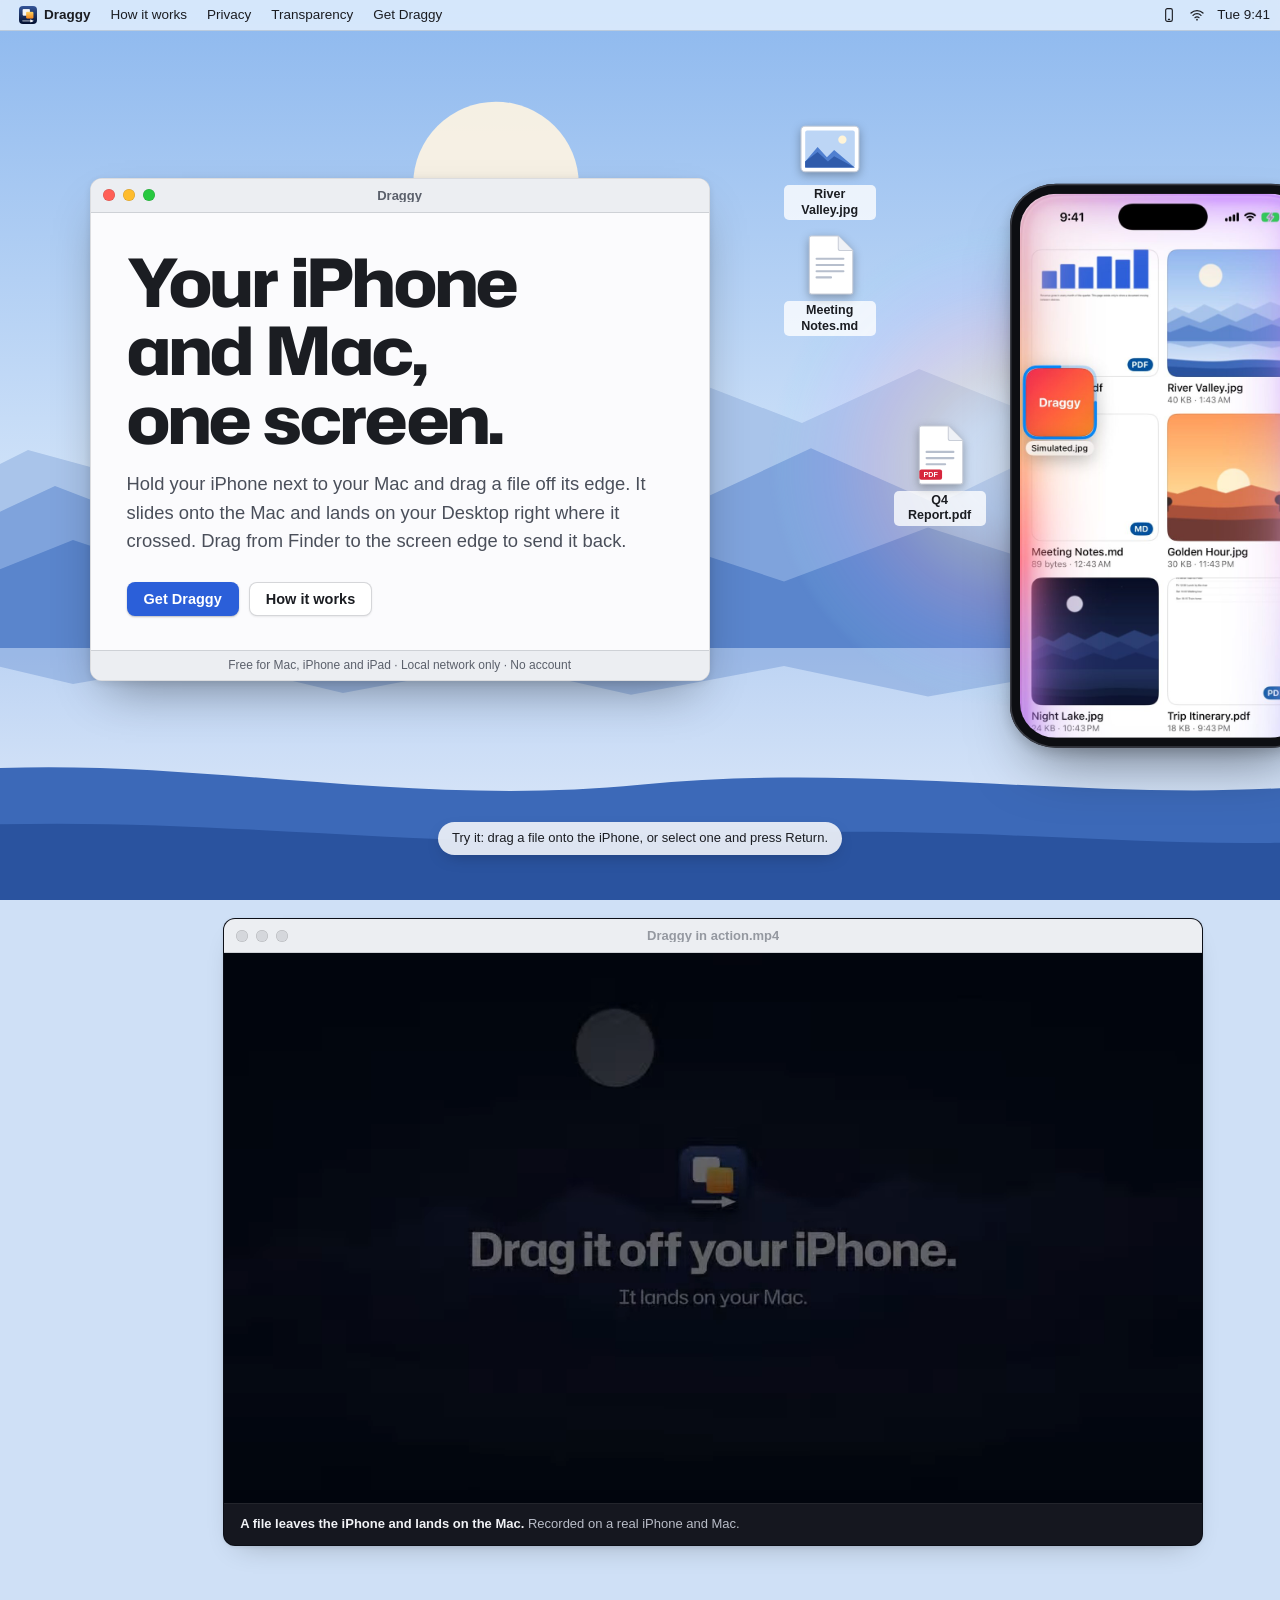
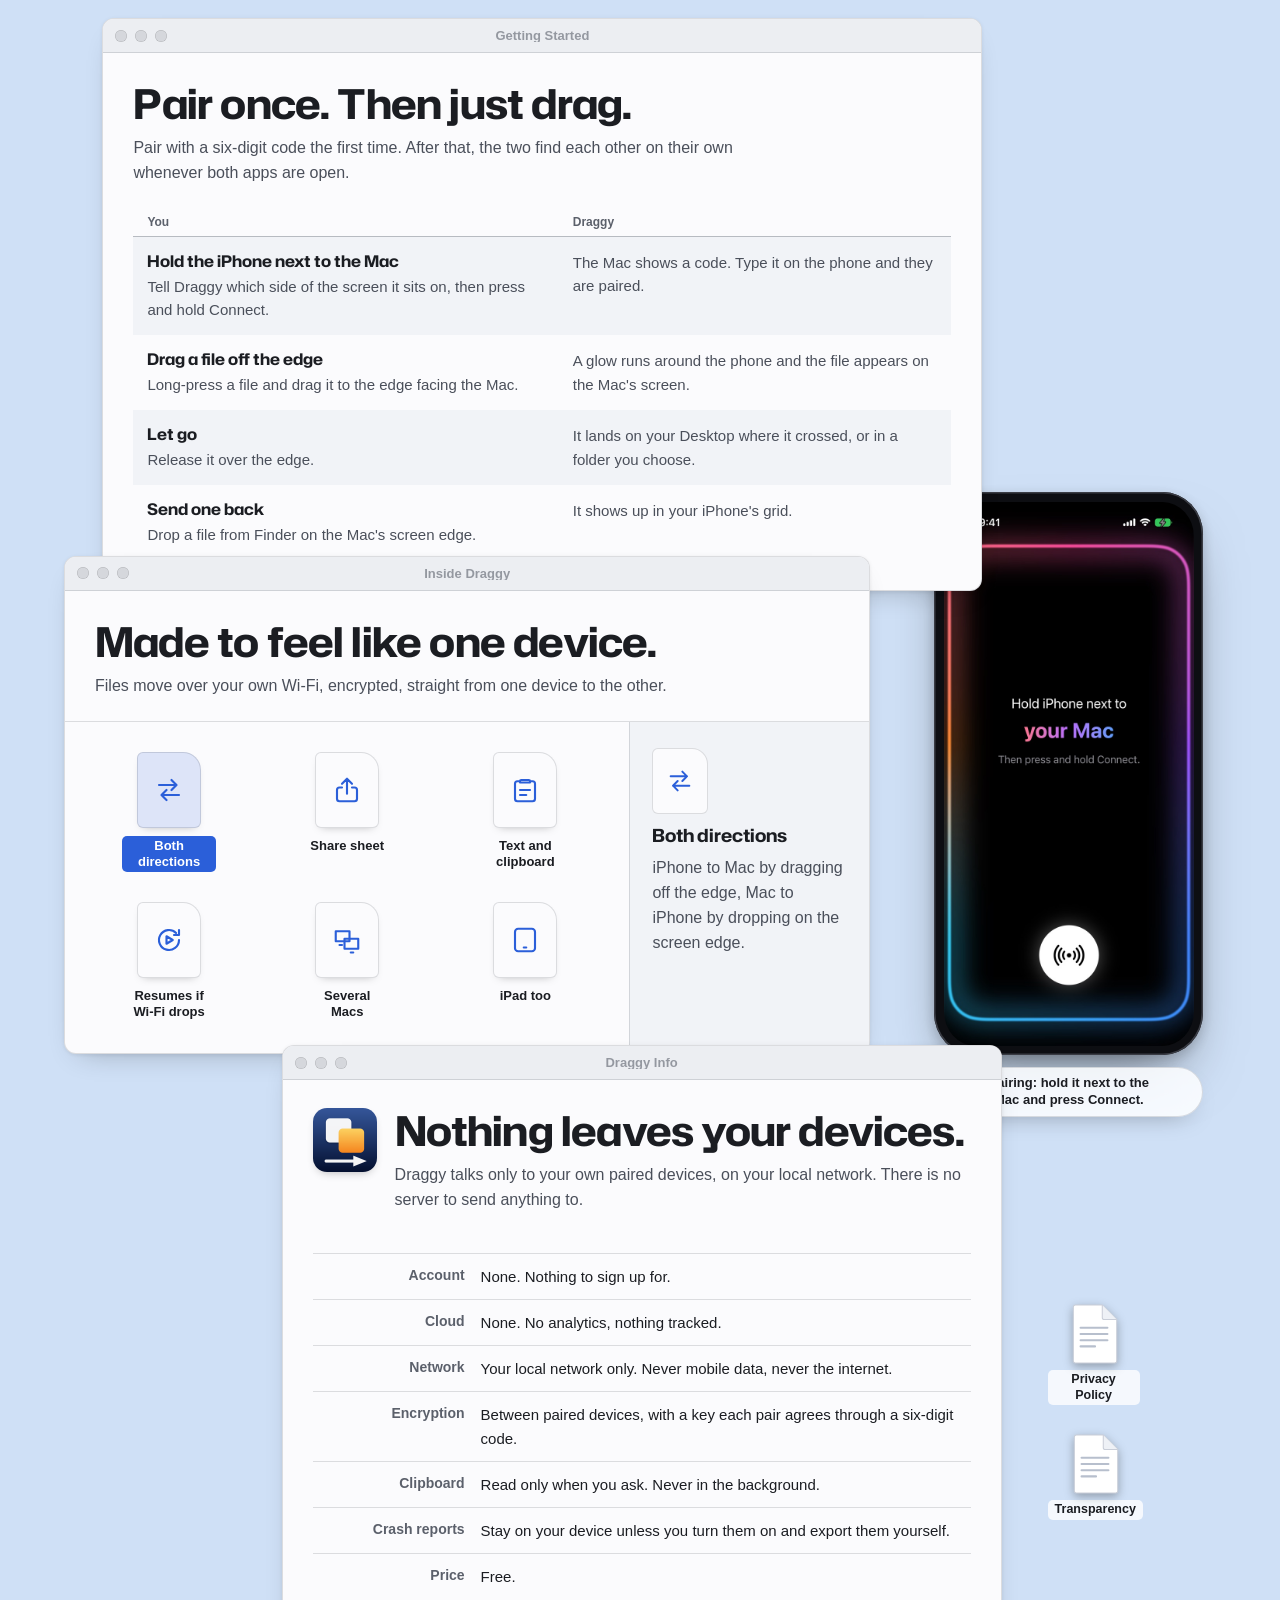
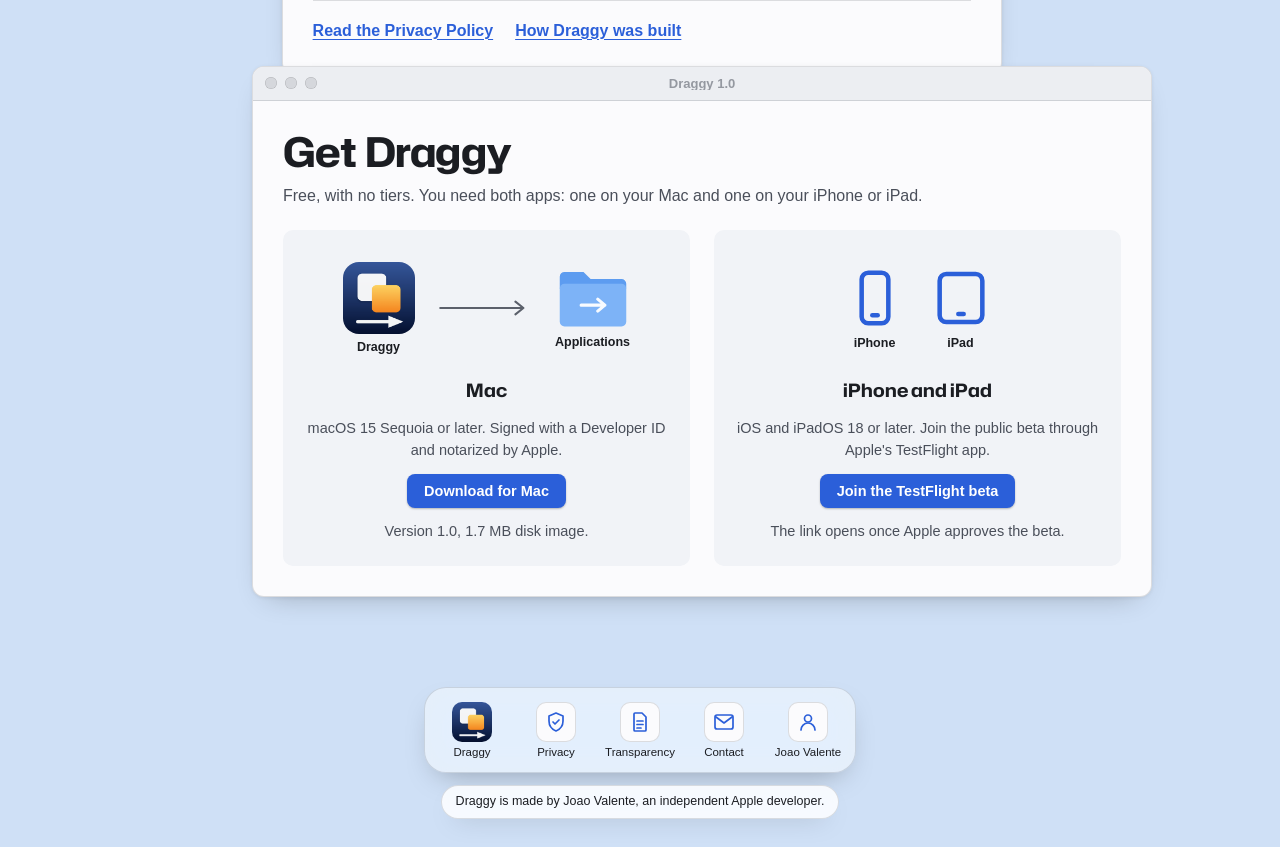
==== commit 672b0c2f: "Publish Draggy site from 2a1d213" ====
--- a/index.html
+++ b/index.html
@@ -95,6 +95,22 @@
       <p class="desk-hint" aria-live="polite"><span id="hint-text">Try it: drag a file onto the iPhone, or select one and press Return.</span></p>
     </section>
 
+    <section class="sheet watch" id="watch" aria-labelledby="watch-title">
+      <div class="window player-window">
+        <div class="titlebar" aria-hidden="true">
+          <span class="lights"><i></i><i></i><i></i></span>
+          <span class="title">Draggy in action.mp4</span>
+        </div>
+        <div class="player-body">
+          <video id="demo" muted loop playsinline preload="metadata" poster="assets/demo-poster.jpg" width="1280" height="720" aria-describedby="watch-title">
+            <source src="assets/demo.webm" type="video/webm">
+            <source src="assets/demo.mp4" type="video/mp4">
+          </video>
+        </div>
+        <p class="player-caption"><span id="watch-title">A file leaves the iPhone and lands on the Mac.</span> Recorded on a real iPhone and Mac.</p>
+      </div>
+    </section>
+
     <section class="sheet" id="how" aria-labelledby="how-title">
       <div class="window list-window">
         <div class="titlebar" aria-hidden="true">
@@ -201,7 +217,8 @@
               </div>
               <h3>Mac</h3>
               <p class="req">macOS 15 Sequoia or later. Signed with a Developer ID and notarized by Apple.</p>
-              <a class="push" id="mac-download" href="#get" aria-disabled="true">Mac download coming soon</a>
+              <a class="push default" id="mac-download" href="https://github.com/Joaov41/draggy-app/releases/download/v1.0/Draggy-1.0.dmg" download>Download for Mac</a>
+              <p class="req">Version 1.0, 1.7 MB disk image.</p>
             </div>
             <div class="get-col">
               <div class="dmg-stage" aria-hidden="true">
@@ -210,7 +227,8 @@
               </div>
               <h3>iPhone and iPad</h3>
               <p class="req">iOS and iPadOS 18 or later. Join the public beta through Apple's TestFlight app.</p>
-              <a class="push" id="testflight" href="#get" aria-disabled="true">TestFlight link coming soon</a>
+              <a class="push default" id="testflight" href="https://testflight.apple.com/join/Jb3W17bK">Join the TestFlight beta</a>
+              <p class="req">The link opens once Apple approves the beta.</p>
             </div>
           </div>
         </div>
--- a/style.css
+++ b/style.css
@@ -451,3 +451,12 @@
   .bloom.rest { transition: none; }
   .desk-icon, .push, .dock-item, .window, .lights i { transition: none; }
 }
+
+/* Demo video: a QuickTime Player window. */
+.watch { padding-top: 2vh; }
+.player-window { width: min(980px, 100%); justify-self: end; background: #0b0d14; }
+.player-body { background: #000; line-height: 0; }
+.player-body video { display: block; width: 100%; height: auto; aspect-ratio: 16 / 9; }
+.player-caption { margin: 0; padding: 11px 16px 12px; font: 500 13px/1.4 var(--ui); color: #b9bdc8; background: #15171f; border-top: 1px solid rgba(255, 255, 255, 0.06); }
+.player-caption span { color: #f1f2f6; font-weight: 600; }
+@media (max-width: 820px) { .player-window { width: 100%; } }
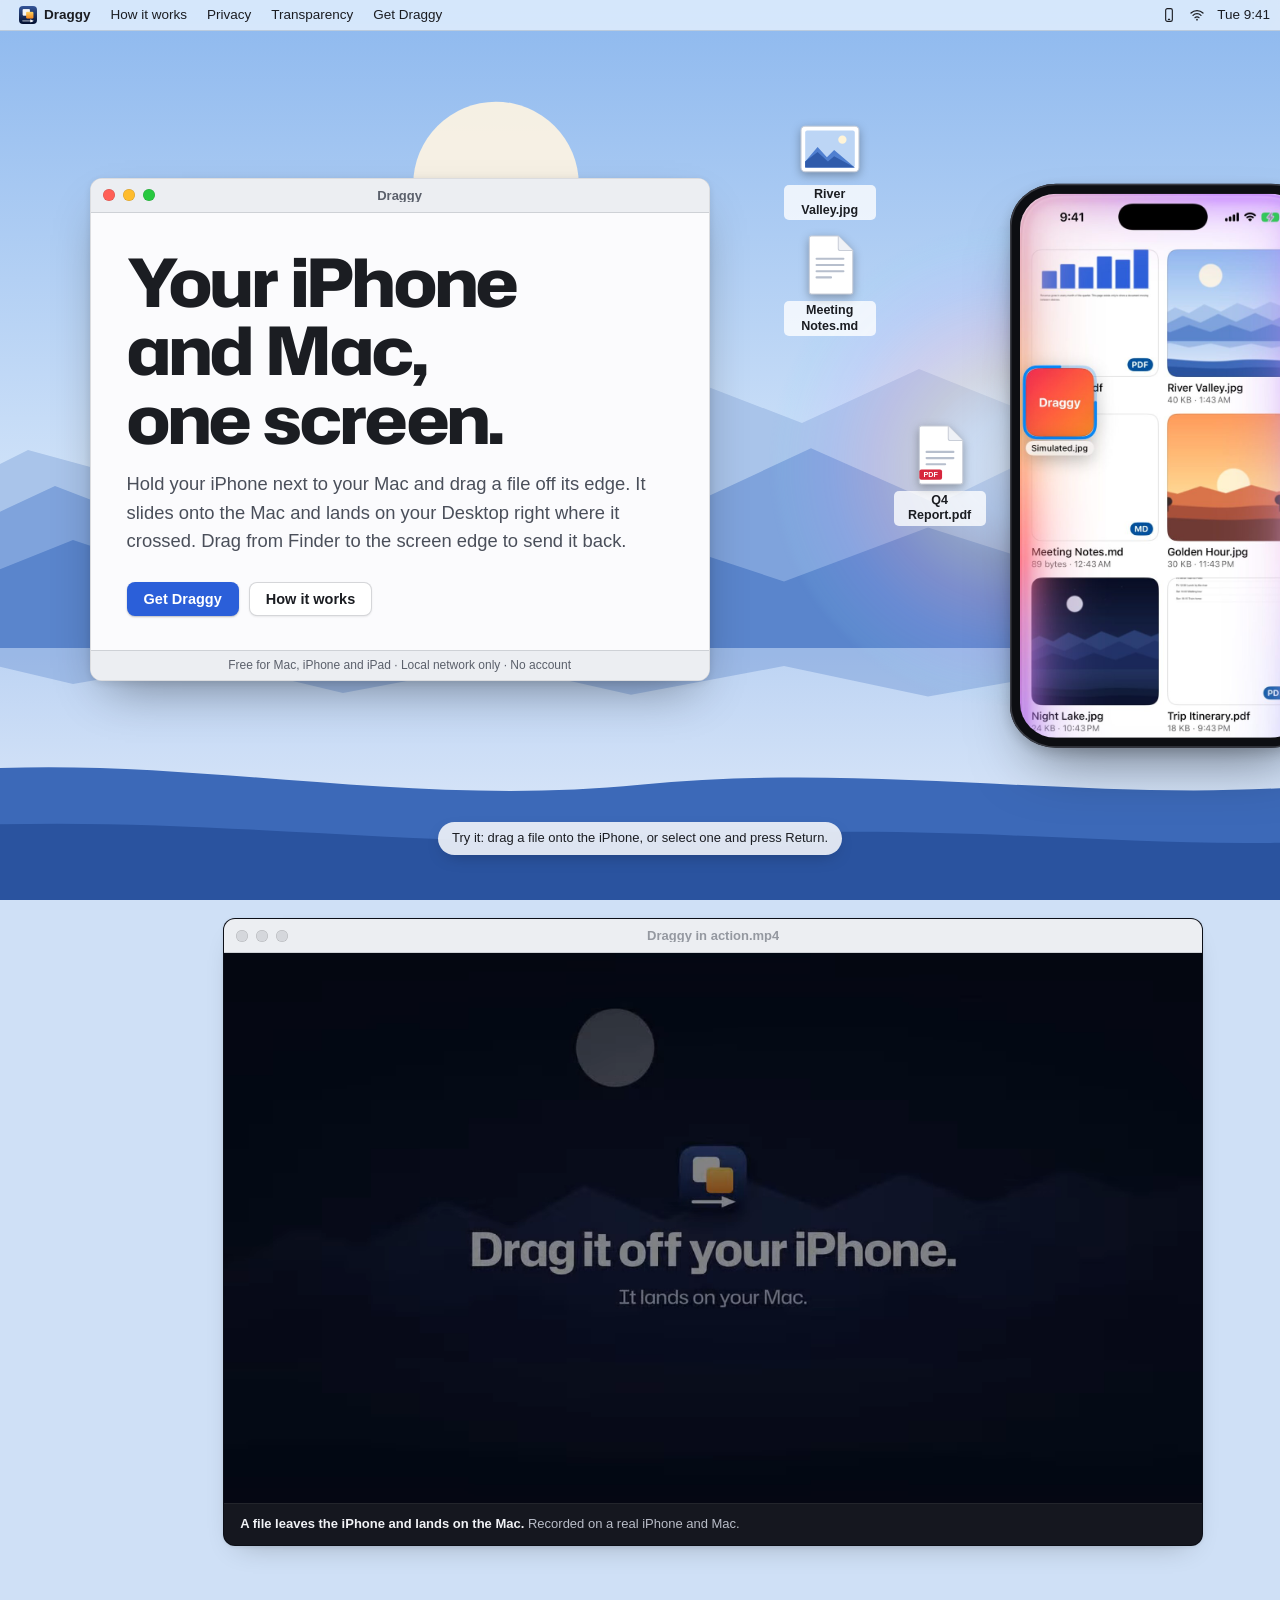
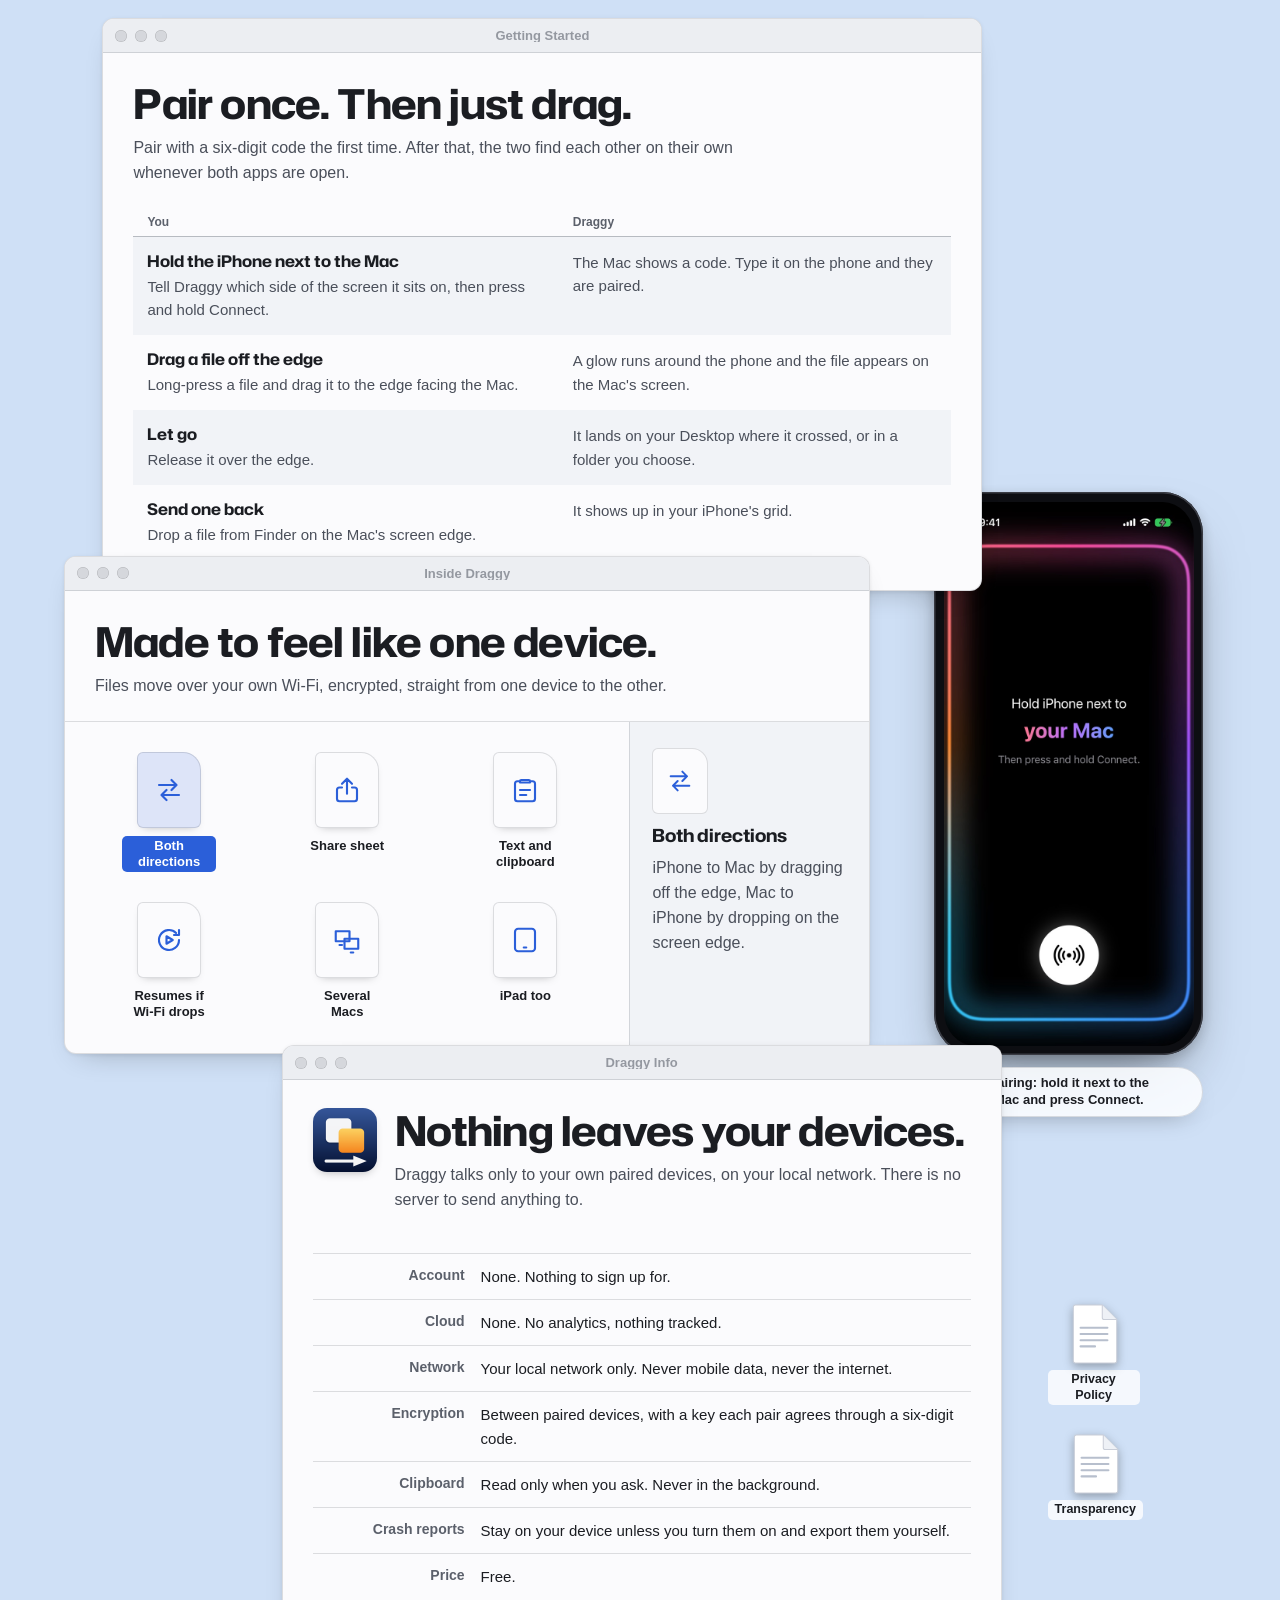
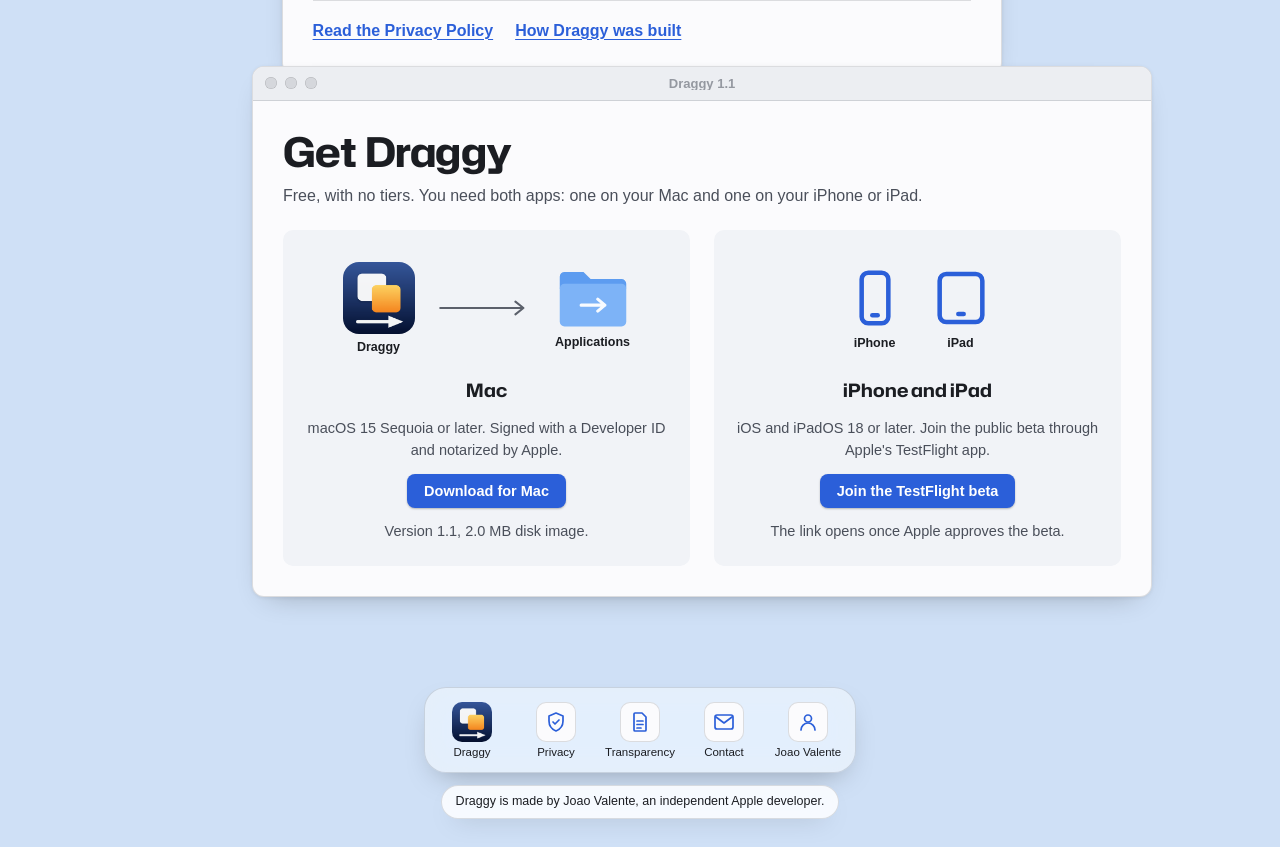
==== commit 2b7a0bf4: "Publish Draggy site from 6db3b7b" ====
--- a/index.html
+++ b/index.html
@@ -203,7 +203,7 @@
       <div class="window volume-window">
         <div class="titlebar" aria-hidden="true">
           <span class="lights"><i></i><i></i><i></i></span>
-          <span class="title">Draggy 1.0</span>
+          <span class="title">Draggy 1.1</span>
         </div>
         <div class="window-body">
           <h2 id="get-title">Get Draggy</h2>
@@ -217,8 +217,8 @@
               </div>
               <h3>Mac</h3>
               <p class="req">macOS 15 Sequoia or later. Signed with a Developer ID and notarized by Apple.</p>
-              <a class="push default" id="mac-download" href="https://github.com/Joaov41/draggy-app/releases/download/v1.0/Draggy-1.0.dmg" download>Download for Mac</a>
-              <p class="req">Version 1.0, 1.7 MB disk image.</p>
+              <a class="push default" id="mac-download" href="https://github.com/Joaov41/draggy-app/releases/download/v1.1/Draggy-1.1.dmg" download>Download for Mac</a>
+              <p class="req">Version 1.1, 2.0 MB disk image.</p>
             </div>
             <div class="get-col">
               <div class="dmg-stage" aria-hidden="true">
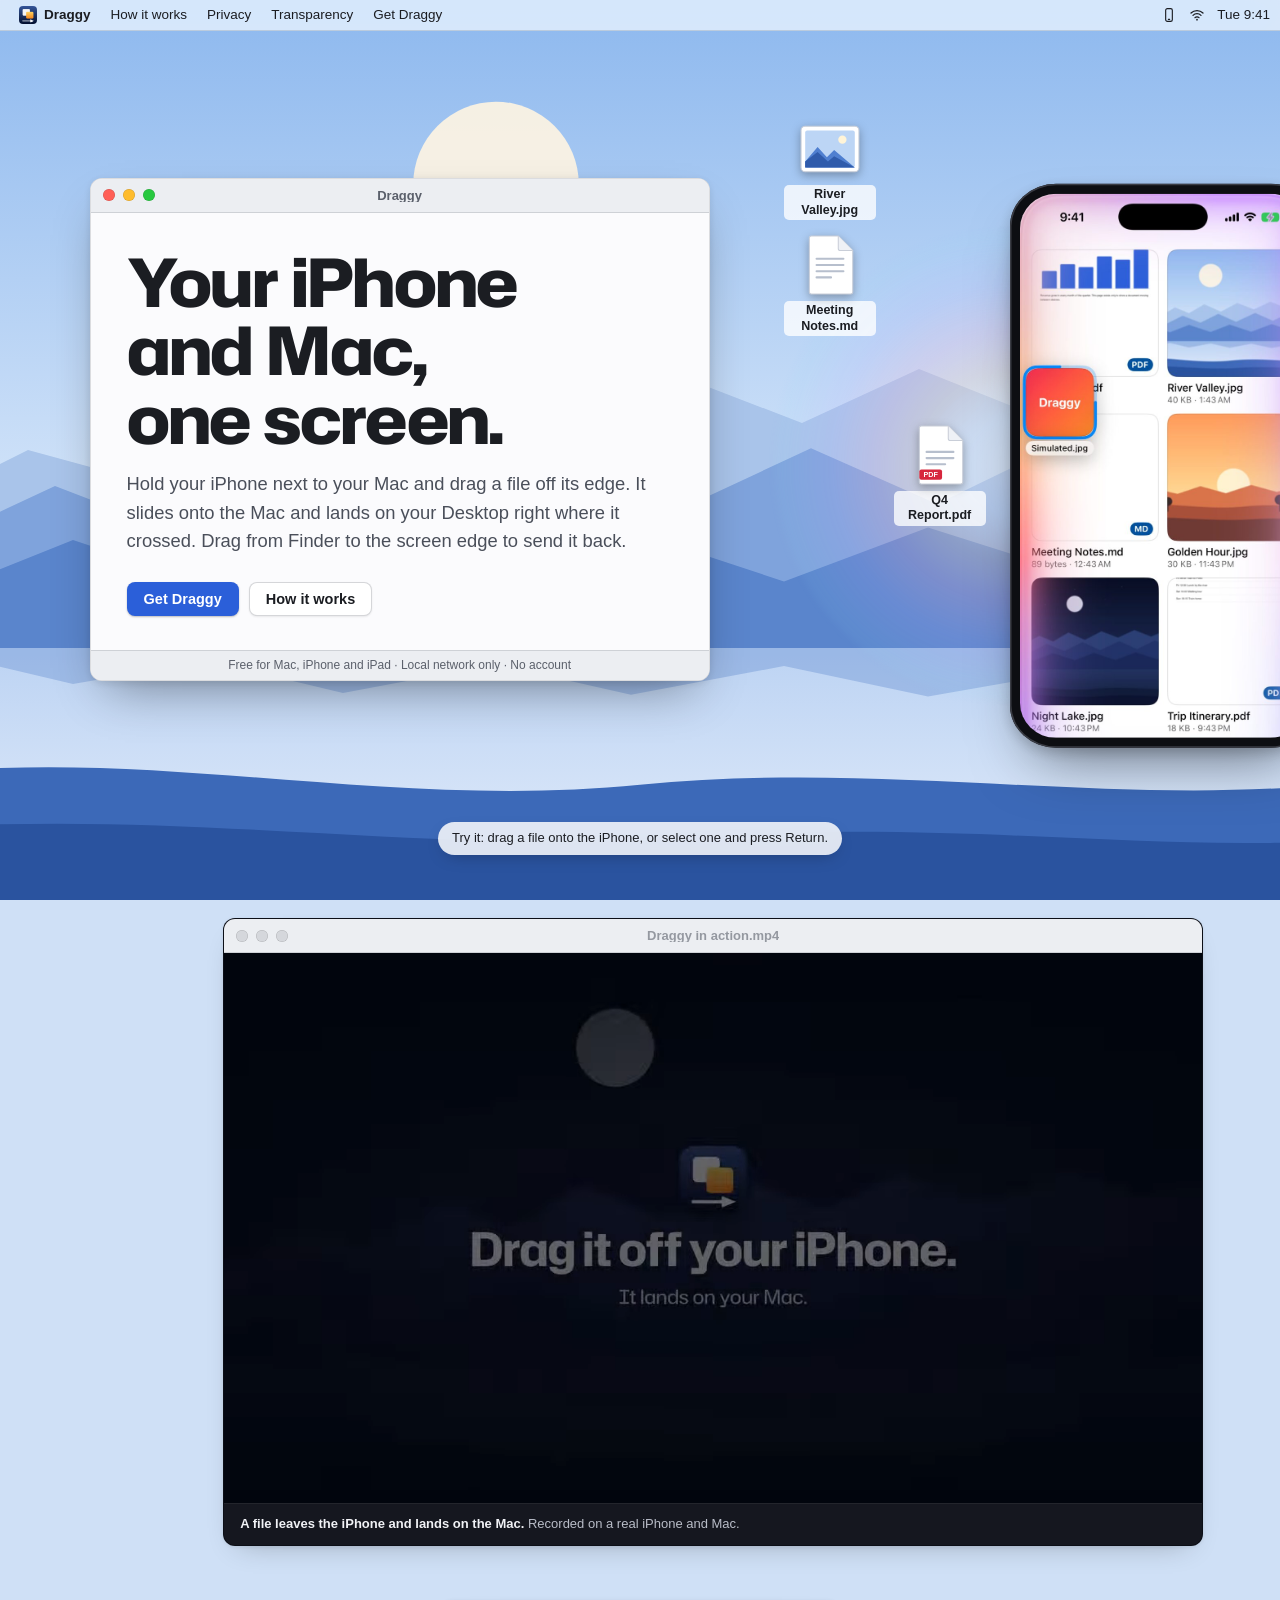
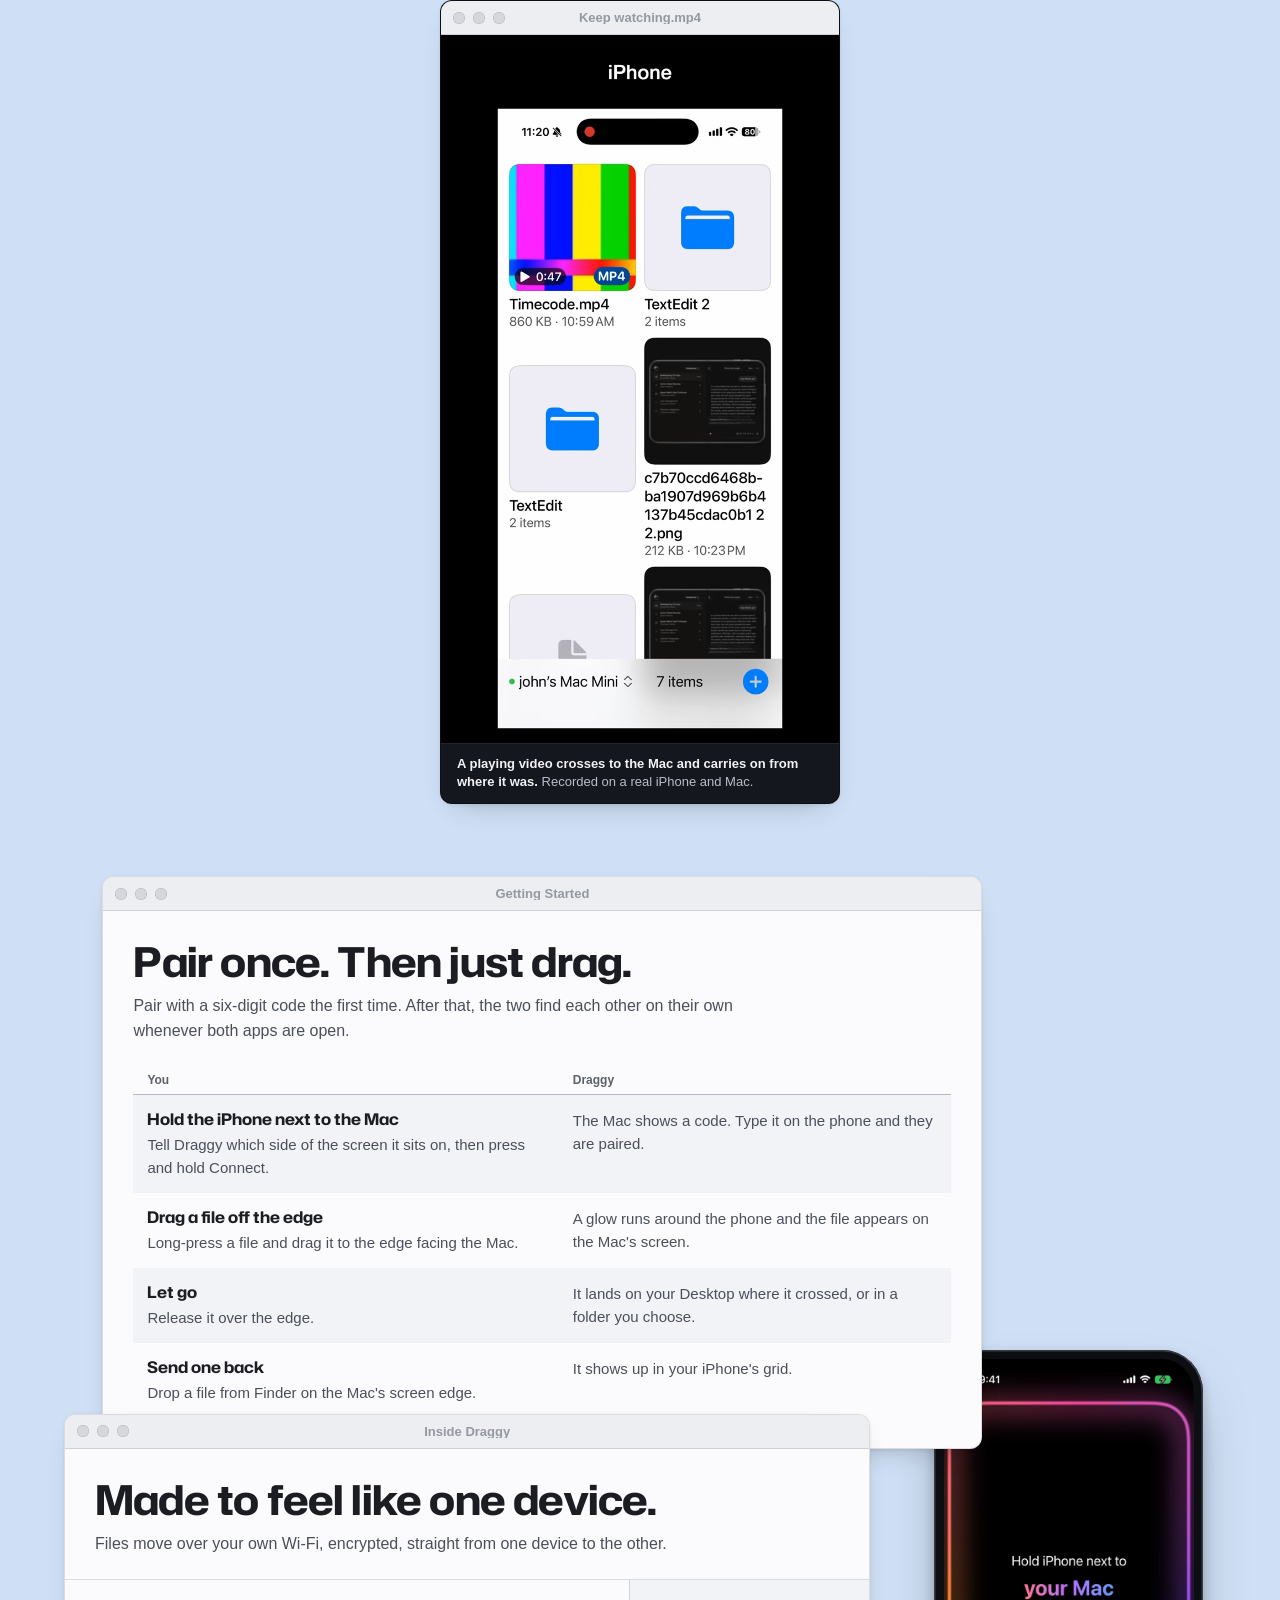
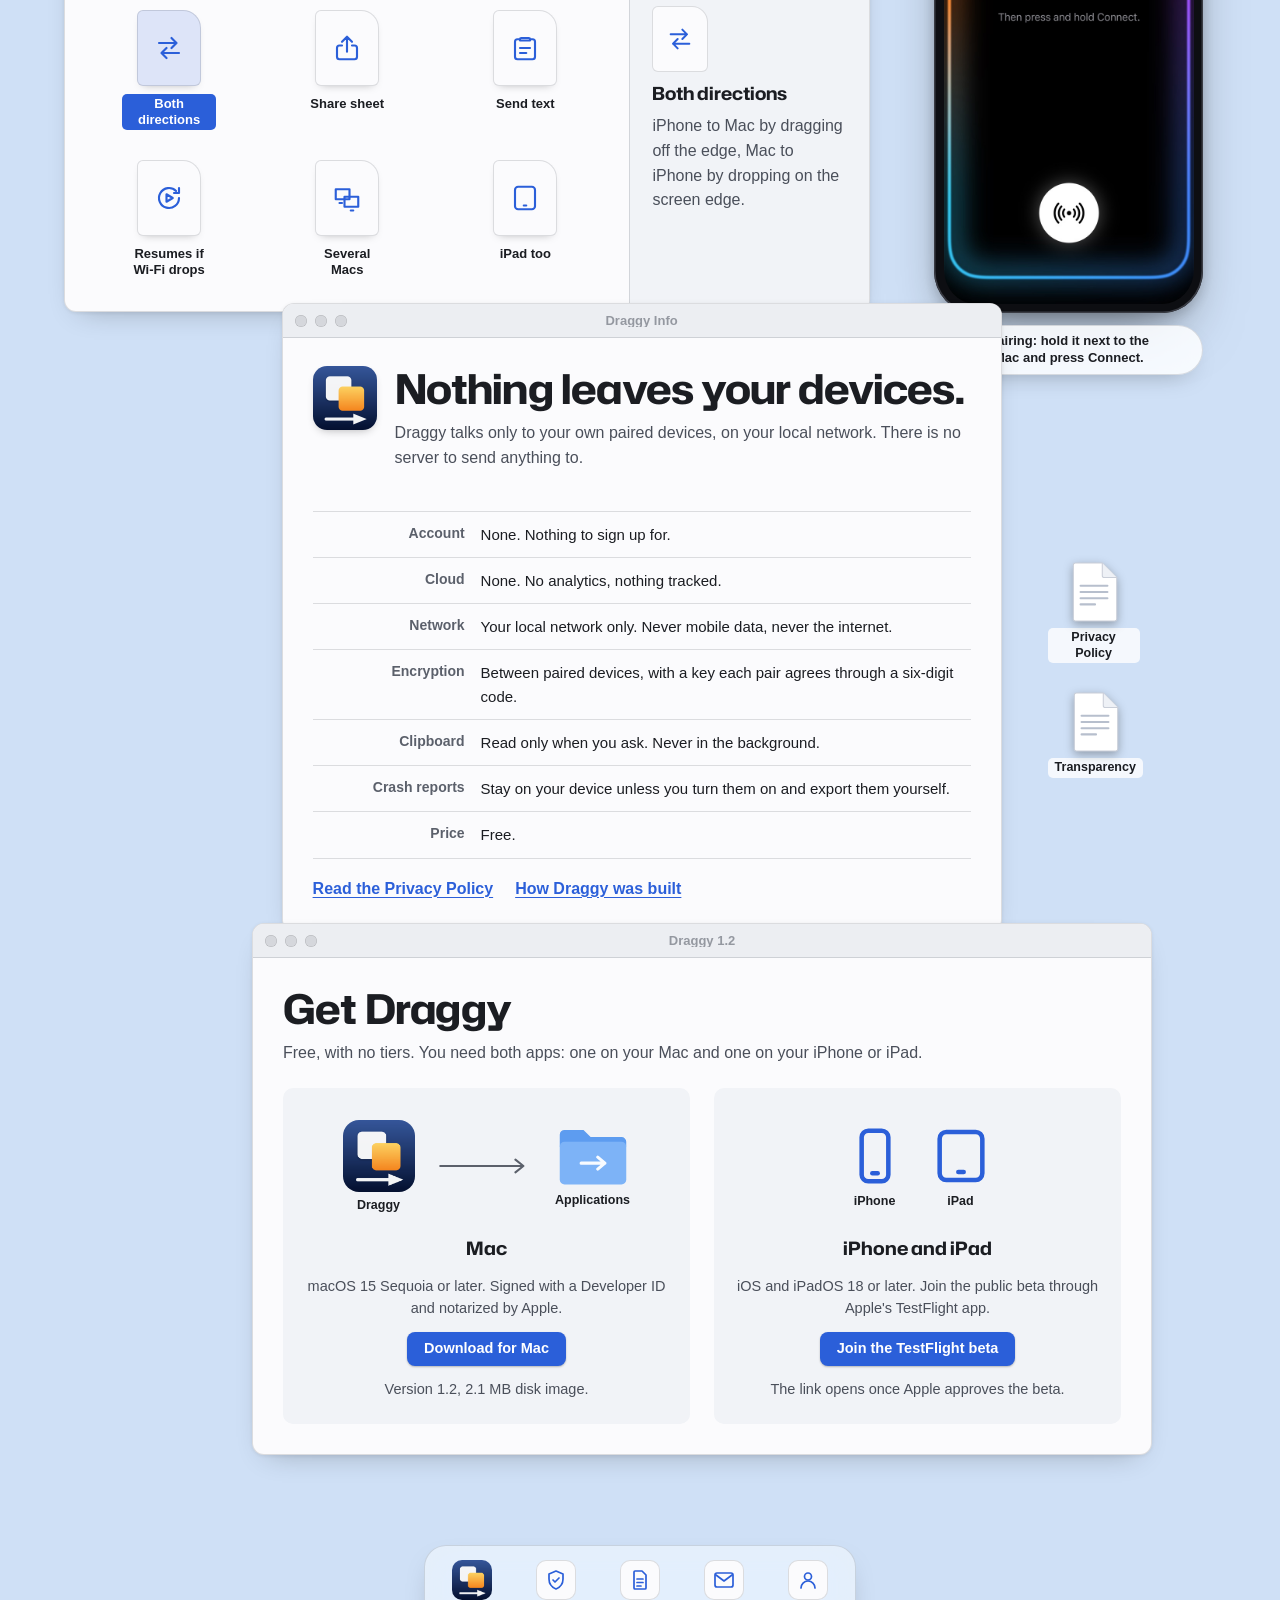
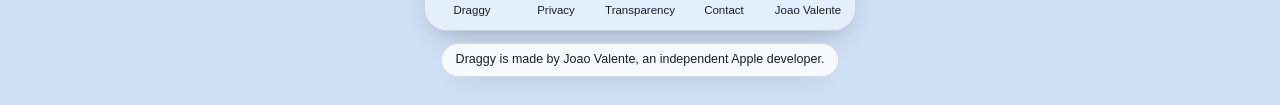
==== commit d436cb1b: "Publish Draggy site from 28f8274" ====
--- a/index.html
+++ b/index.html
@@ -111,6 +111,22 @@
       </div>
     </section>
 
+    <section class="sheet watch" id="continuity" aria-labelledby="continuity-title">
+      <div class="window player-window tall">
+        <div class="titlebar" aria-hidden="true">
+          <span class="lights"><i></i><i></i><i></i></span>
+          <span class="title">Keep watching.mp4</span>
+        </div>
+        <div class="player-body">
+          <video muted loop playsinline preload="metadata" poster="assets/continuity-poster.jpg" width="720" height="1280" aria-describedby="continuity-title">
+            <source src="assets/continuity.webm" type="video/webm">
+            <source src="assets/continuity.mp4" type="video/mp4">
+          </video>
+        </div>
+        <p class="player-caption"><span id="continuity-title">A playing video crosses to the Mac and carries on from where it was.</span> Recorded on a real iPhone and Mac.</p>
+      </div>
+    </section>
+
     <section class="sheet" id="how" aria-labelledby="how-title">
       <div class="window list-window">
         <div class="titlebar" aria-hidden="true">
@@ -146,7 +162,7 @@
             <ul class="iconview" aria-label="Features">
               <li><button class="file" type="button" aria-pressed="true"><span class="file-tile" aria-hidden="true"><svg viewBox="0 0 24 24"><use href="#g-arrows"/></svg></span><span class="file-name">Both directions</span><span class="file-desc">iPhone to Mac by dragging off the edge, Mac to iPhone by dropping on the screen edge.</span></button></li>
               <li><button class="file" type="button" aria-pressed="false"><span class="file-tile" aria-hidden="true"><svg viewBox="0 0 24 24"><use href="#g-share"/></svg></span><span class="file-name">Share sheet</span><span class="file-desc">Share photos, files, links or text from any app straight into Draggy.</span></button></li>
-              <li><button class="file" type="button" aria-pressed="false"><span class="file-tile" aria-hidden="true"><svg viewBox="0 0 24 24"><use href="#g-clip"/></svg></span><span class="file-name">Text and clipboard</span><span class="file-desc">Drop text on the edge, or send your iPhone's clipboard to the Mac's.</span></button></li>
+              <li><button class="file" type="button" aria-pressed="false"><span class="file-tile" aria-hidden="true"><svg viewBox="0 0 24 24"><use href="#g-clip"/></svg></span><span class="file-name">Send text</span><span class="file-desc">Drag selected text onto the Mac's edge, or send the iPhone's clipboard from its menu. Nothing syncs in the background.</span></button></li>
               <li><button class="file" type="button" aria-pressed="false"><span class="file-tile" aria-hidden="true"><svg viewBox="0 0 24 24"><use href="#g-resume"/></svg></span><span class="file-name">Resumes if Wi-Fi drops</span><span class="file-desc">An interrupted transfer picks up where it stopped once the link is back.</span></button></li>
               <li><button class="file" type="button" aria-pressed="false"><span class="file-tile" aria-hidden="true"><svg viewBox="0 0 24 24"><use href="#g-macs"/></svg></span><span class="file-name">Several Macs</span><span class="file-desc">Pair with more than one Mac and choose which gets your files.</span></button></li>
               <li><button class="file" type="button" aria-pressed="false"><span class="file-tile" aria-hidden="true"><svg viewBox="0 0 24 24"><use href="#g-ipad"/></svg></span><span class="file-name">iPad too</span><span class="file-desc">The same app on iPad, with a grid that uses the whole screen.</span></button></li>
@@ -203,7 +219,7 @@
       <div class="window volume-window">
         <div class="titlebar" aria-hidden="true">
           <span class="lights"><i></i><i></i><i></i></span>
-          <span class="title">Draggy 1.1</span>
+          <span class="title">Draggy 1.2</span>
         </div>
         <div class="window-body">
           <h2 id="get-title">Get Draggy</h2>
@@ -217,8 +233,8 @@
               </div>
               <h3>Mac</h3>
               <p class="req">macOS 15 Sequoia or later. Signed with a Developer ID and notarized by Apple.</p>
-              <a class="push default" id="mac-download" href="https://github.com/Joaov41/draggy-app/releases/download/v1.1/Draggy-1.1.dmg" download>Download for Mac</a>
-              <p class="req">Version 1.1, 2.0 MB disk image.</p>
+              <a class="push default" id="mac-download" href="https://github.com/Joaov41/draggy-app/releases/download/v1.2/Draggy-1.2.dmg" download>Download for Mac</a>
+              <p class="req">Version 1.2, 2.1 MB disk image.</p>
             </div>
             <div class="get-col">
               <div class="dmg-stage" aria-hidden="true">
--- a/style.css
+++ b/style.css
@@ -457,6 +457,9 @@
 .player-window { width: min(980px, 100%); justify-self: end; background: #0b0d14; }
 .player-body { background: #000; line-height: 0; }
 .player-body video { display: block; width: 100%; height: auto; aspect-ratio: 16 / 9; }
+/* The video-continuity clip is a phone screen, so its window is portrait and narrower. */
+.player-window.tall { width: min(400px, 100%); justify-self: center; }
+.player-window.tall .player-body video { aspect-ratio: 9 / 16; }
 .player-caption { margin: 0; padding: 11px 16px 12px; font: 500 13px/1.4 var(--ui); color: #b9bdc8; background: #15171f; border-top: 1px solid rgba(255, 255, 255, 0.06); }
 .player-caption span { color: #f1f2f6; font-weight: 600; }
 @media (max-width: 820px) { .player-window { width: 100%; } }
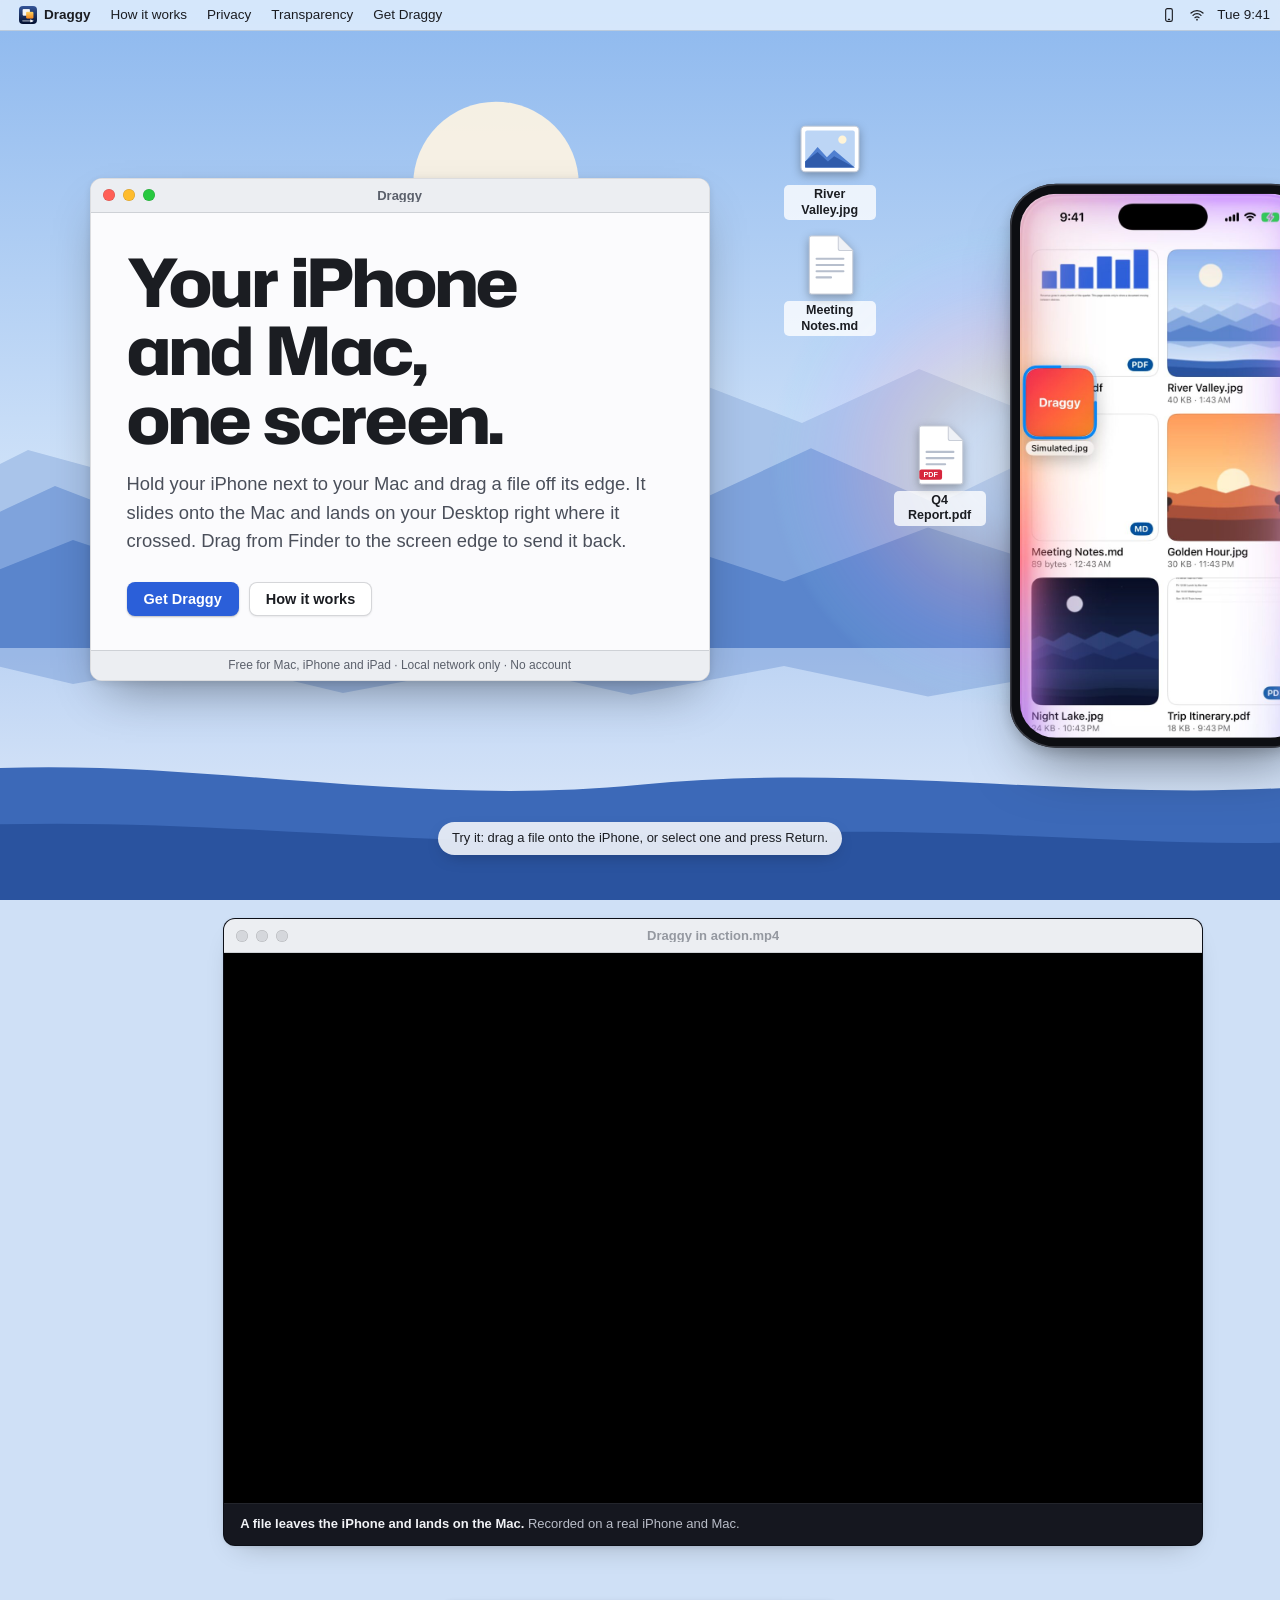
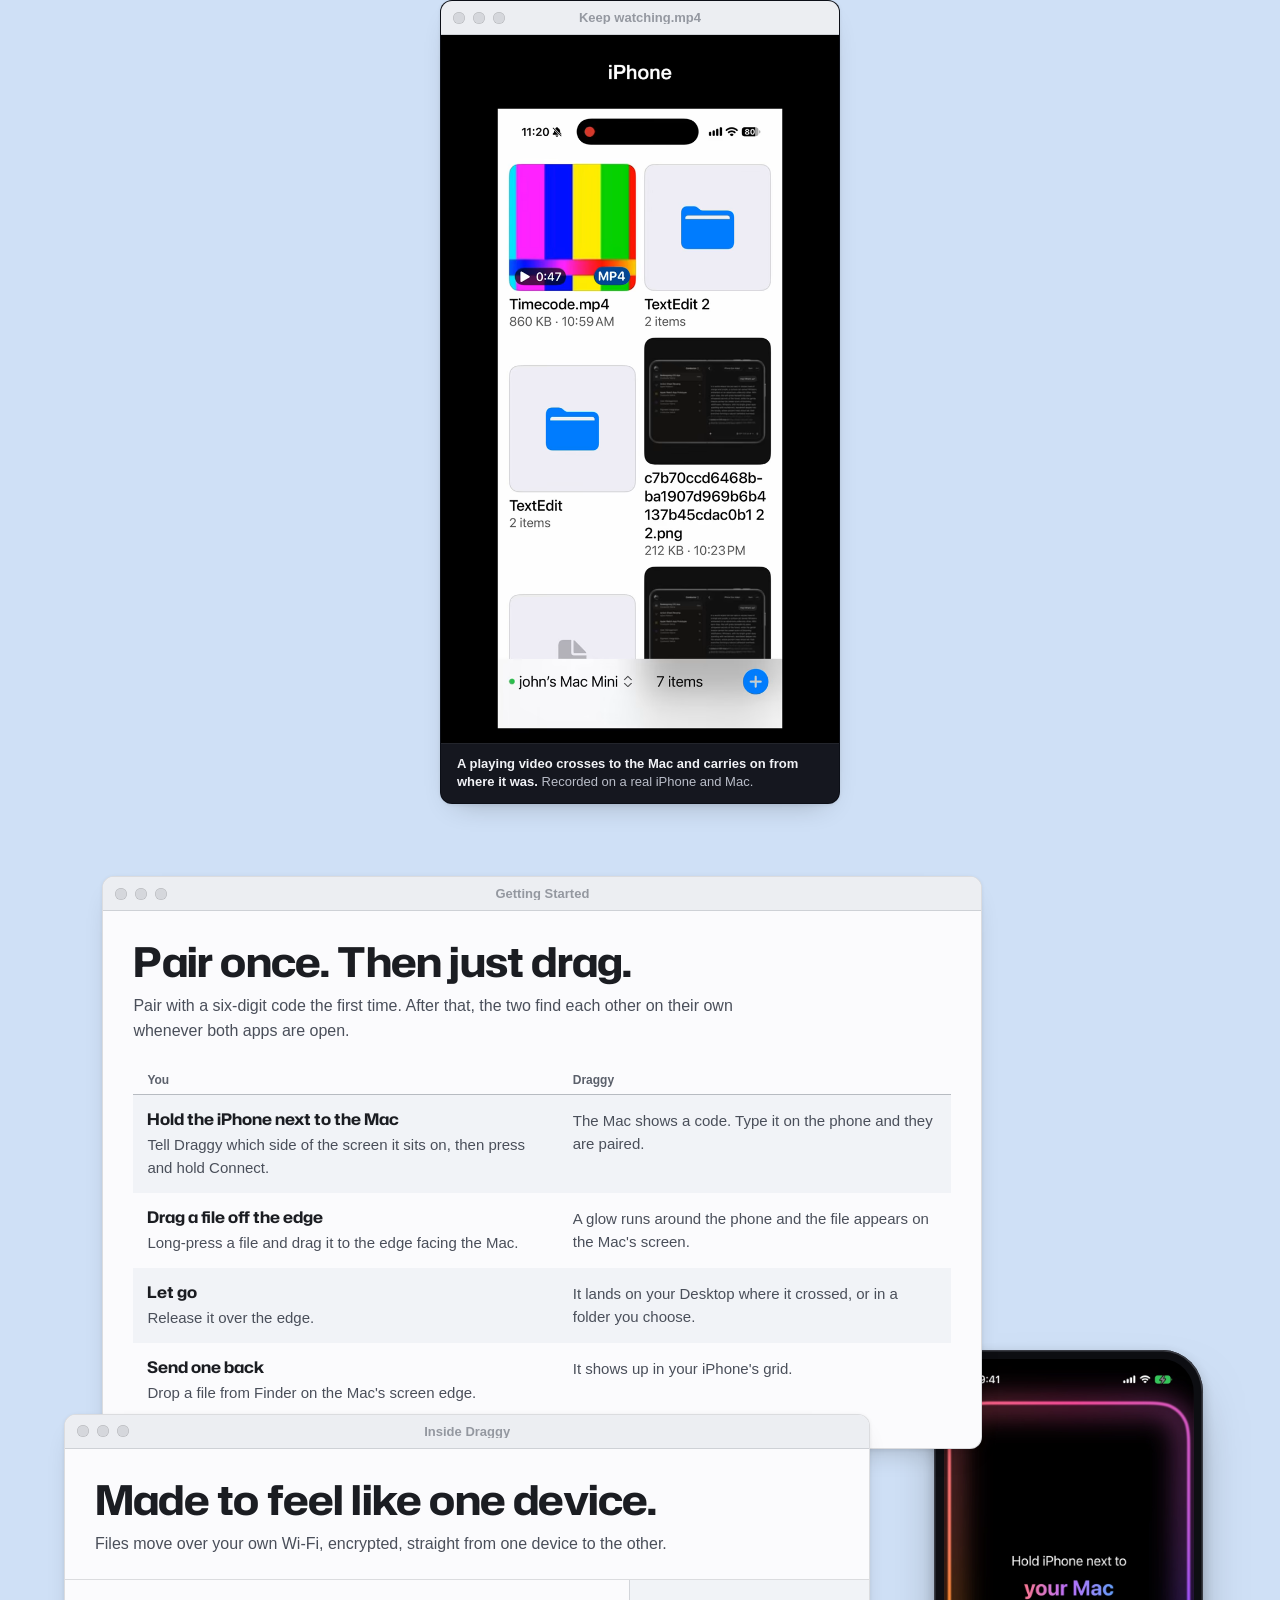
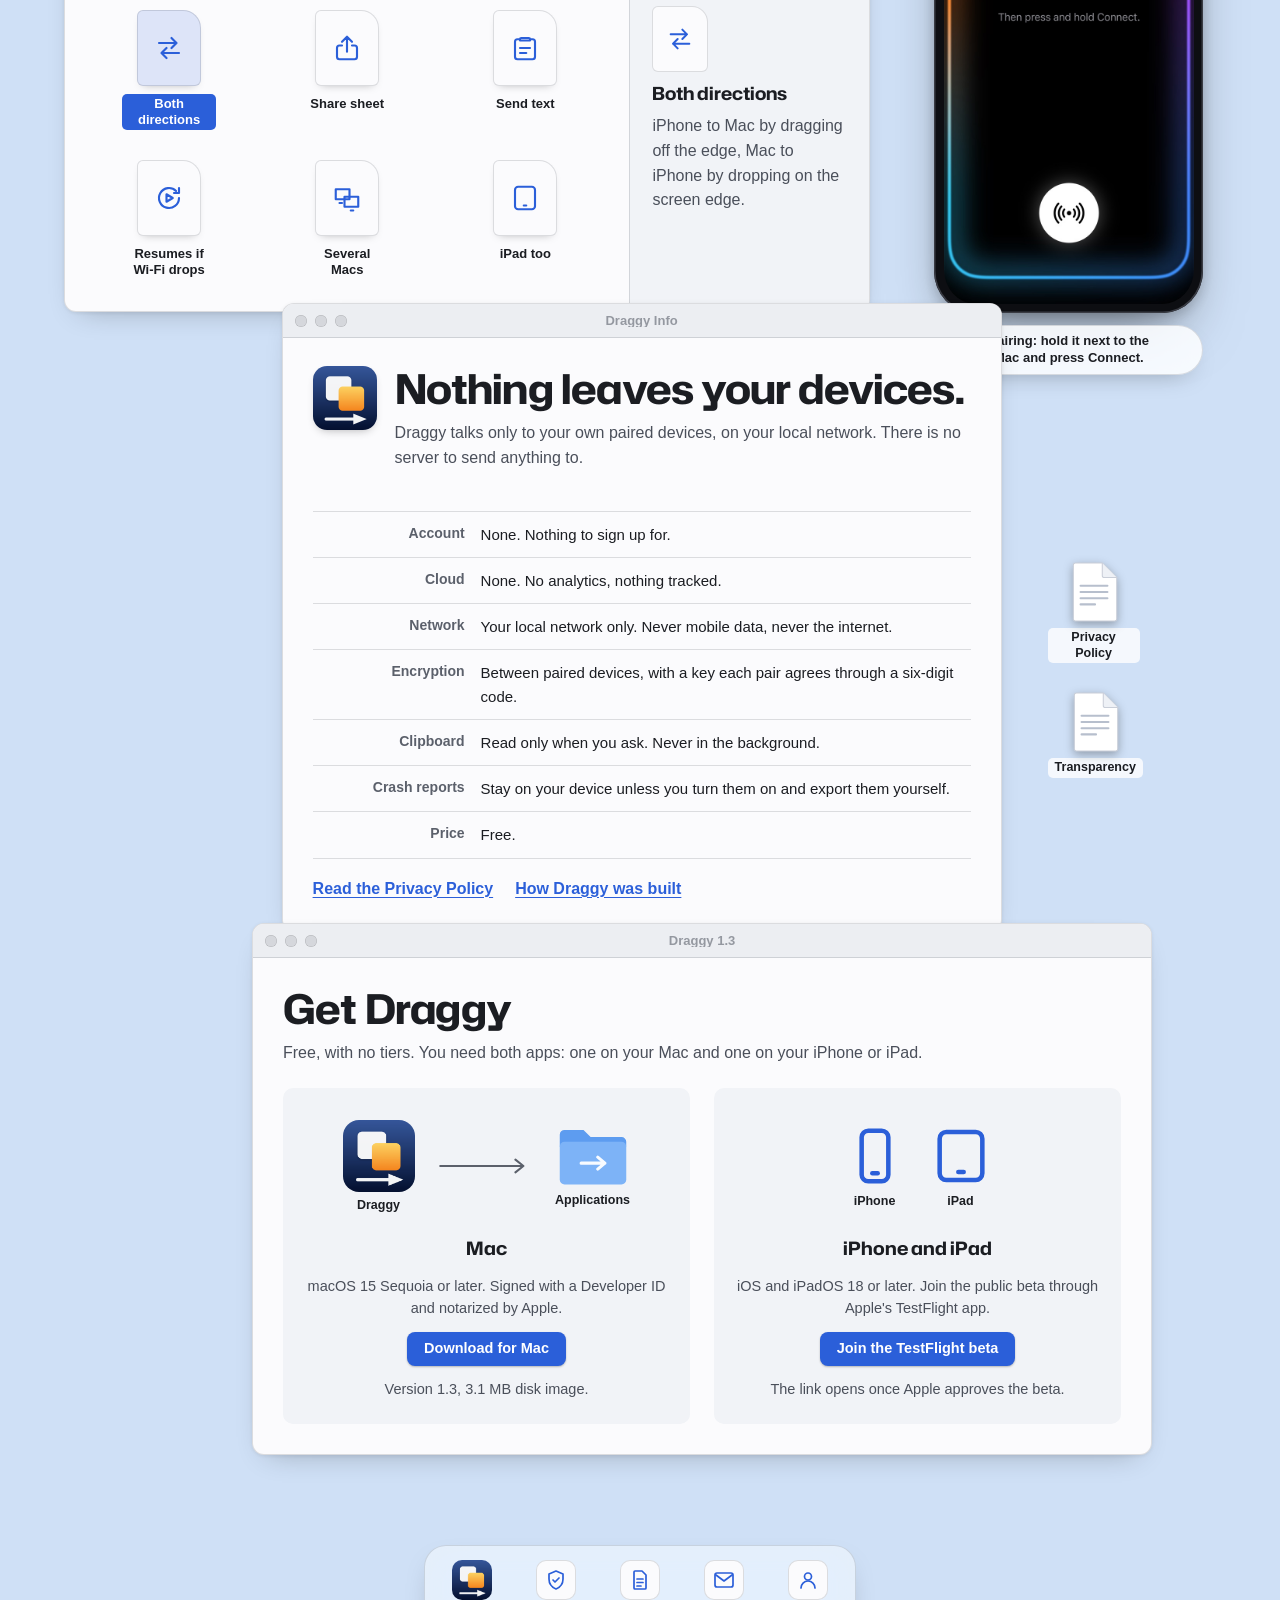
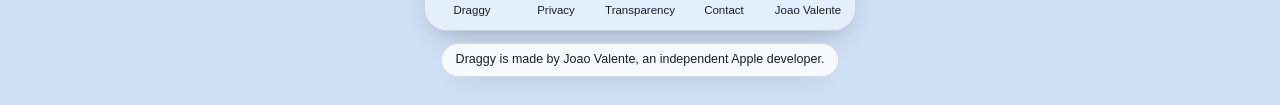
==== commit 8bf75d52: "Publish Draggy site from 4d50f91" ====
--- a/index.html
+++ b/index.html
@@ -219,7 +219,7 @@
       <div class="window volume-window">
         <div class="titlebar" aria-hidden="true">
           <span class="lights"><i></i><i></i><i></i></span>
-          <span class="title">Draggy 1.2</span>
+          <span class="title">Draggy 1.3</span>
         </div>
         <div class="window-body">
           <h2 id="get-title">Get Draggy</h2>
@@ -233,8 +233,8 @@
               </div>
               <h3>Mac</h3>
               <p class="req">macOS 15 Sequoia or later. Signed with a Developer ID and notarized by Apple.</p>
-              <a class="push default" id="mac-download" href="https://github.com/Joaov41/draggy-app/releases/download/v1.2/Draggy-1.2.dmg" download>Download for Mac</a>
-              <p class="req">Version 1.2, 2.1 MB disk image.</p>
+              <a class="push default" id="mac-download" href="https://github.com/Joaov41/draggy-app/releases/download/v1.3/Draggy-1.3.dmg" download>Download for Mac</a>
+              <p class="req">Version 1.3, 3.1 MB disk image.</p>
             </div>
             <div class="get-col">
               <div class="dmg-stage" aria-hidden="true">
